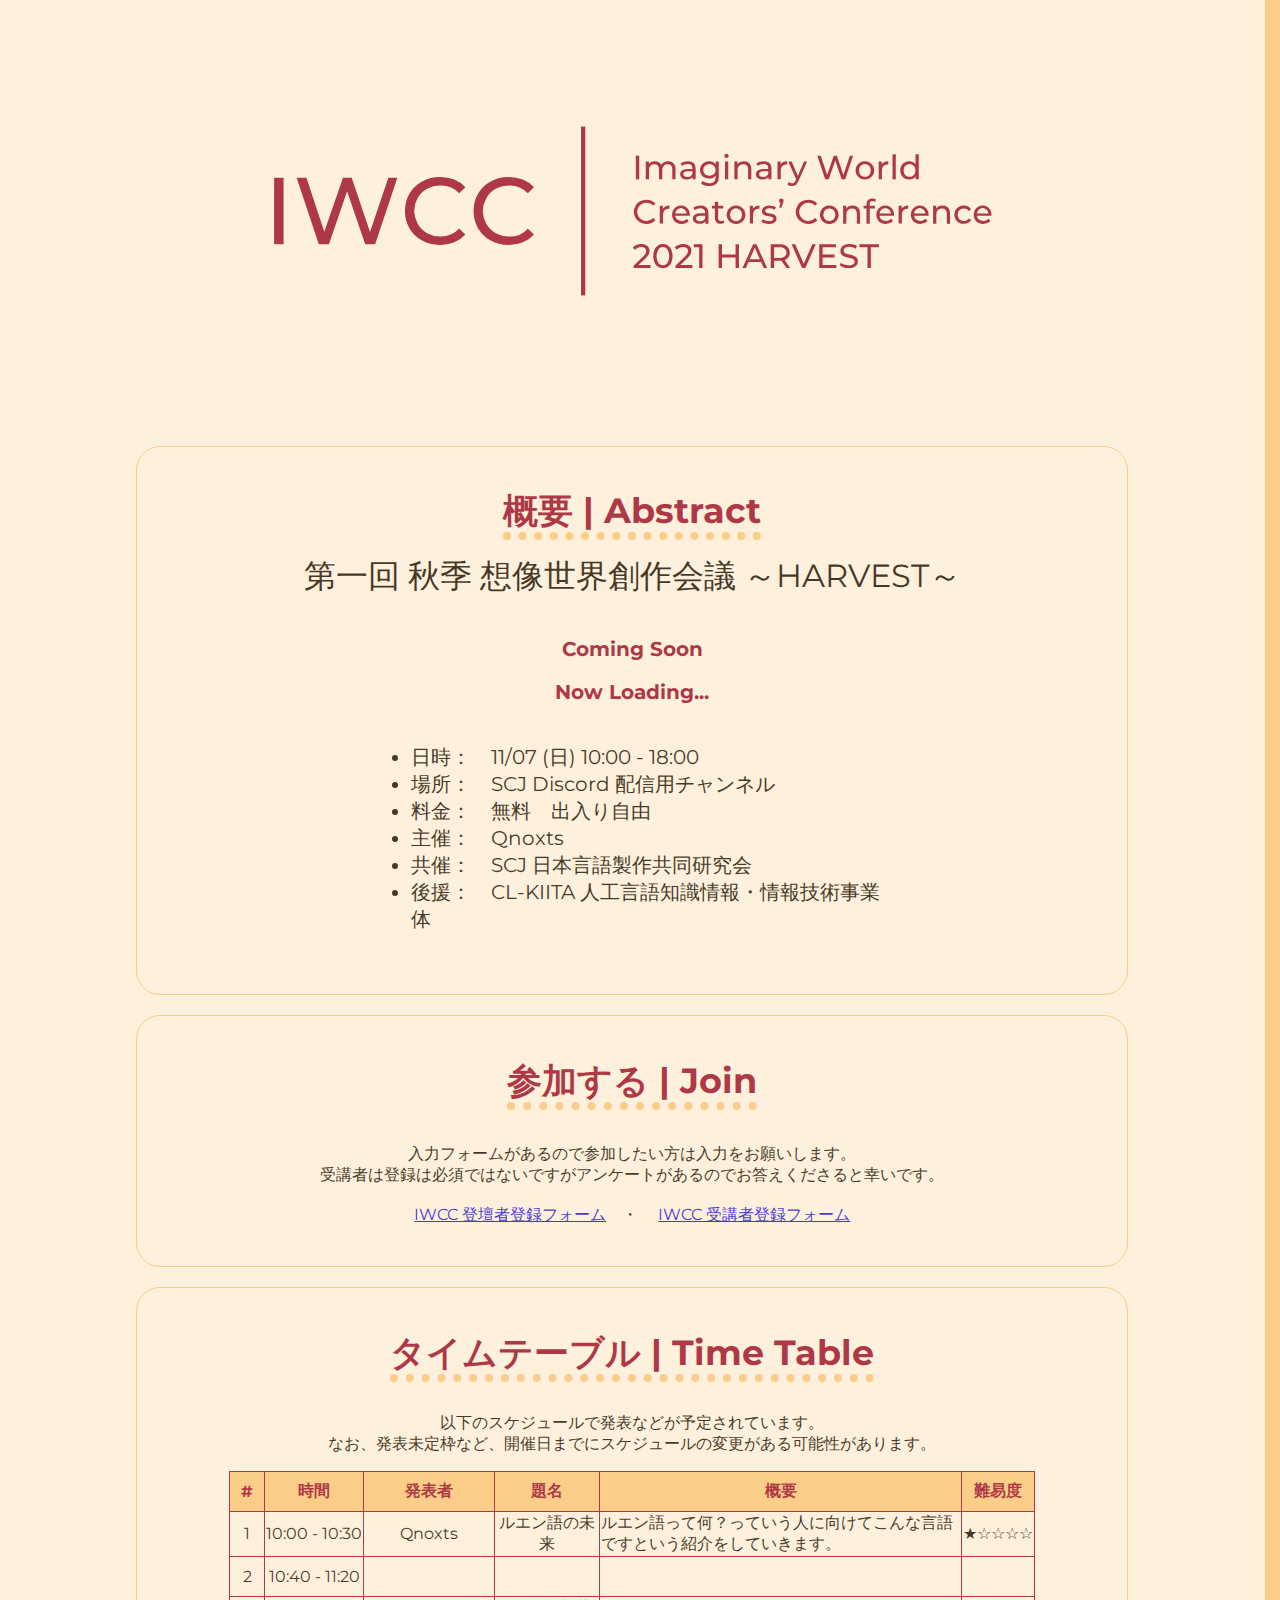
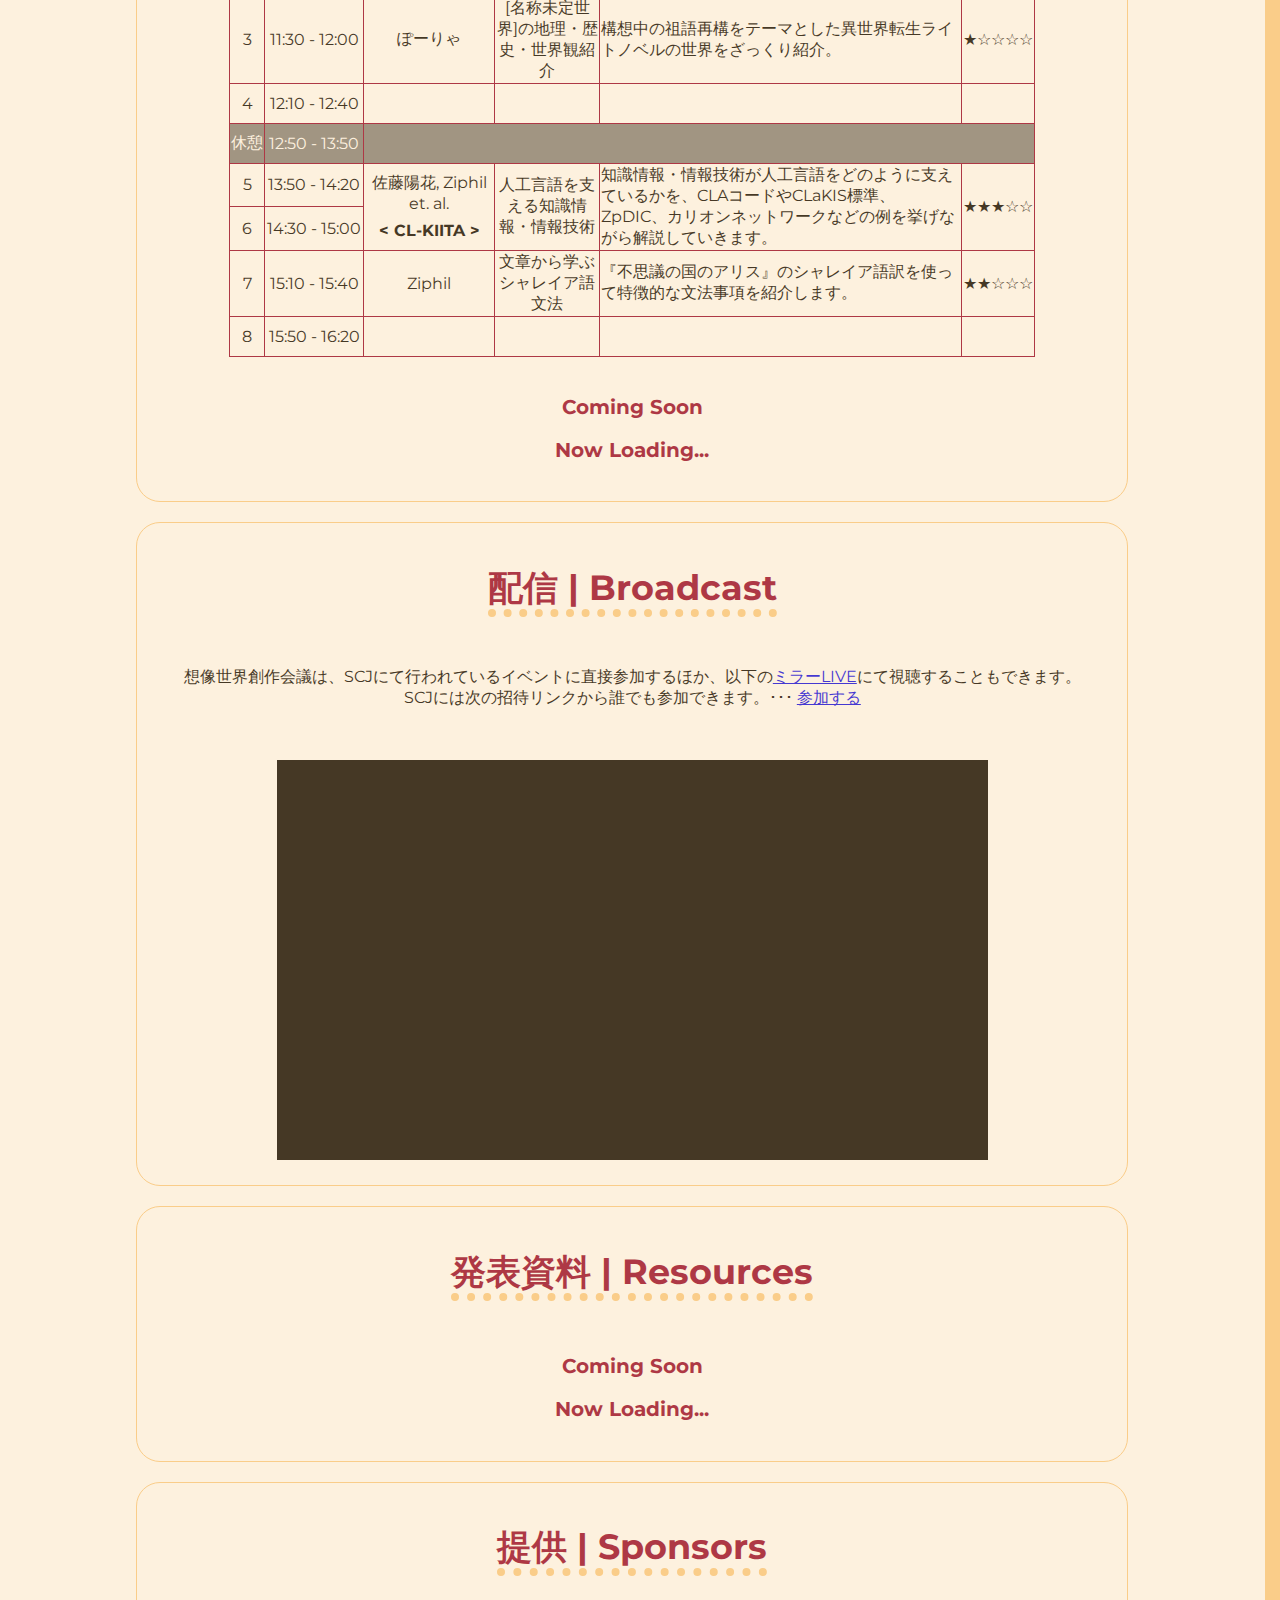
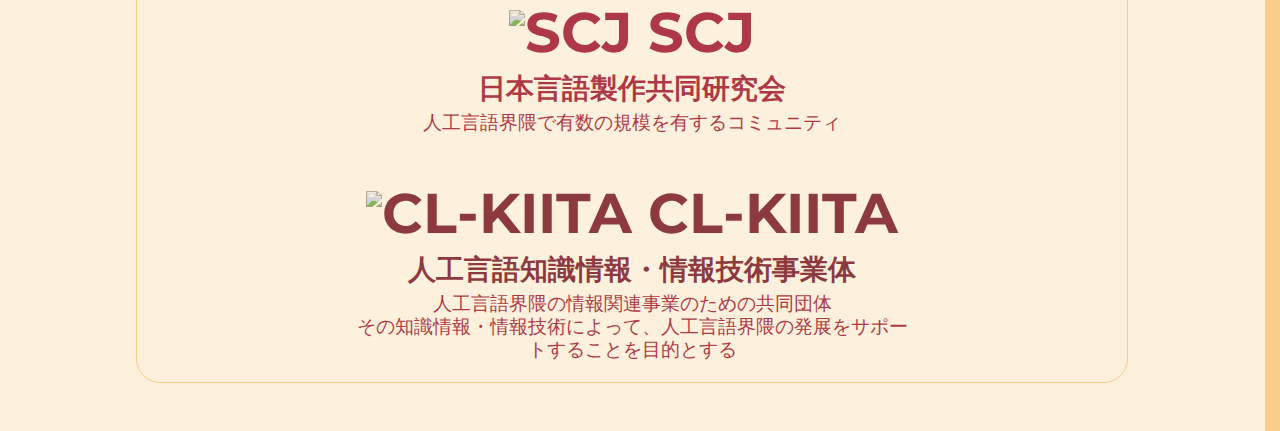
==== docs/2021AUT/index.html @ 27da279f "fix: ogp img fix" ====
<!DOCTYPE html>
<html>
  <head>
    <meta charset="utf-8" />
    <link rel="icon" href="./../assets/logo/iwcc2021aut_logo_fv.svg" type="image/svg+xml">
    <meta property="og:url" content="https://cl-kiita.github.io/IWCC/2021AUT/" />
    <meta property="og:type" content="website" />
    <meta property="og:title" content="第一回 秋季 想像世界創作会議 ～HARVEST～" />
    <meta property="og:description" content="第一回 秋季 想像世界創作会議 ～HARVEST～" />
    <meta property="og:site_name" content="IWCC: 想像世界創作会議" />
    <meta property="og:image" content="https://cl-kiita.github.io/IWCC/assets/logo/iwcc2021aut_logo.png" />
    <meta name="twitter:card" content="summary_large_image" />
    <meta name="twitter:site" content="@Qunoxts" />
    <meta name="viewport" content="width=device-width, initial-scale=1.0" />
    <title>HARVEST - IWCC2021AUT | IWCC: 想像世界創作会議</title>
    <link rel="stylesheet" type="text/css" href="../style/2021aut.css" />
  </head>
  <body>
    <div class="headerImg">
      <img src="./../assets/logo/iwcc2021aut_logo_h.svg" alt="IWCC2021AUT" />
    </div>
    <div class="contentContainer">
      <div class="blank"></div>
      <div class="content abstract">
        <span class="heading">概要 | Abstract</span
        ><br />
        <div class="title">第一回 秋季 想像世界創作会議 ～HARVEST～</div>
        <br /><br />
        <div class="nowLoading"><br /><br /></div>
        <div class="scheduleAbst">
          <ul>
            <li>日時：　11/07 (日) 10:00 - 18:00 </li>
            <li>場所：　SCJ Discord 配信用チャンネル</li>
            <li>料金：　無料　出入り自由</li>
            <li>主催：　Qnoxts</li>
            <li>共催：　SCJ 日本言語製作共同研究会</li>
            <li>後援：　CL-KIITA 人工言語知識情報・情報技術事業体</li>
          </ul>
        </div>
      </div>
      <div class="content join">
        <span class="heading">参加する | Join</span
          ><br /><br />
          入力フォームがあるので参加したい方は入力をお願いします。<br />
          受講者は登録は必須ではないですがアンケートがあるのでお答えくださると幸いです。<br /><br />
          <a href="https://forms.gle/srhRozHMfivZSDKn8">IWCC 登壇者登録フォーム</a>　・　
          <a href="https://forms.gle/Mie3XY39Ku9PAVUJ9">IWCC 受講者登録フォーム</a><br /><br />
      </div>
      <div class="content schedule">
        <span class="heading">タイムテーブル | Time Table</span><br />
        <p>
          以下のスケジュールで発表などが予定されています。<br />
          なお、発表未定枠など、開催日までにスケジュールの変更がある可能性があります。<br />
        </p>
        <div class="timetable">
        <table class="timetable" border="1">
          <thead>
            <tr>
              <th>#</th>
              <th>時間</th>
              <th>発表者</th>
              <th>題名</th>
              <th>概要</th>
              <th>難易度</th>
            </tr>
          </thead>
          <tbody>
            <tr>
              <td>1</td>
              <td>10:00 - 10:30</td>
              <td>Qnoxts</td>
              <td>ルエン語の未来</td>
              <td>
                ルエン語って何？っていう人に向けてこんな言語ですという紹介をしていきます。
              </td>
              <td>★☆☆☆☆</td>
            </tr>
            <tr>
              <td>2</td>
              <td>10:40 - 11:20</td>
              <td></td>
              <td></td>
              <td></td>
              <td></td>
            </tr>
            <tr>
              <td>3</td>
              <td>11:30 - 12:00</td>
              <td>ぽーりゃ</td>
              <td>[名称未定世界]の地理・歴史・世界観紹介</td>
              <td>
                構想中の祖語再構をテーマとした異世界転生ライトノベルの世界をざっくり紹介。
              </td>
              <td>★☆☆☆☆</td>
            </tr>
            <tr>
              <td>4</td>
              <td>12:10 - 12:40</td>
              <td></td>
              <td></td>
              <td></td>
              <td></td>
            </tr>
            <tr class="rest">
              <td>休憩</td>
              <td>12:50 - 13:50</td>
              <td colspan="4"></td>
            </tr>
            <tr>
              <td>5</td>
              <td>13:50 - 14:20</td>
              <td rowspan=2>佐藤陽花, Ziphil<br />
                        et. al.<br /><div class="orgn"> &lt; CL-KIITA &gt;<br /></div>
                      </td>
              <td rowspan=2>人工言語を支える知識情報・情報技術</td>
              <td rowspan=2>知識情報・情報技術が人工言語をどのように支えているかを、CLAコードやCLaKIS標準、ZpDIC、カリオンネットワークなどの例を挙げながら解説していきます。</td>
              <td rowspan=2>★★★☆☆</td>
            </tr>
            <tr>
              <td>6</td>
              <td>14:30 - 15:00</td>
              <!--<td></td>
              <td></td>
              <td></td>
              <td></td>-->
            </tr>
            <tr>
              <td>7</td>
              <td>15:10 - 15:40</td>
              <td>Ziphil</td>
              <td>文章から学ぶシャレイア語文法</td>
              <td>
                『不思議の国のアリス』のシャレイア語訳を使って特徴的な文法事項を紹介します。
              </td>
              <td>★★☆☆☆</td>
            </tr>
            <tr>
              <td>8</td>
              <td>15:50 - 16:20</td>
              <td></td>
              <td></td>
              <td></td>
              <td></td>
            </tr>
          </tbody>
        </table>
      </div>
        <br /><br />
        <span class="nowLoading"><br /><br /></span><br /><br />
      </div>
      <div class="content broadcast">
        <span class="heading">配信 | Broadcast</span><br /><br />
        <p>
          想像世界創作会議は、SCJにて行われているイベントに直接参加するほか、以下の<a
            href="https://www.youtube.com/watch?v=Hk2SwNqeCeE"
            >ミラーLIVE</a
          >にて視聴することもできます。<br />
          SCJには次の招待リンクから誰でも参加できます。･･･
          <a href="https://discord.gg/59X2P5EpF2">参加する</a>
        </p>
        <br />
        <div class="embedYouTube">
          <iframe
            src="https://www.youtube.com/embed/Hk2SwNqeCeE"
            title="YouTube video player"
            frameborder="0"
            allow="accelerometer; autoplay; clipboard-write; encrypted-media; gyroscope; picture-in-picture"
            allowfullscreen
          ></iframe>
        </div>
      </div>
      <div class="content resources">
        <span class="heading">発表資料 | Resources</span><br /><br /><br />
        <span class="nowLoading"><br /><br /></span><br /><br />
      </div>
      <div class="content sponsors">
        <span class="heading">提供 | Sponsors</span><br /><br />
        <div class="sponsor SCJ">
          <span class="name"
            ><a href="https://discord.gg/59X2P5EpF2"
              ><img
                src="https://scrapbox.io/files/61291d7be7332a001dd2f554.png"
                alt="SCJ"
              />
              SCJ<br /><span class="sub">日本言語製作共同研究会 </span></a
            ></span
          ><br />
          <div class="desc">人工言語界隈で有数の規模を有するコミュニティ</div>
        </div>
        <br /><br /><br />
        <div class="sponsor KIITA">
          <span class="name"
            ><a href="https://github.com/CL-KIITA"
              ><img
                src="https://avatars.githubusercontent.com/u/89307710?s=200&v=4"
                alt="CL-KIITA"
              />
              CL-KIITA<br /><span class="sub"
                >人工言語知識情報・情報技術事業体</span
              ></a
            ></span
          ><br />
          <div class="desc">
            人工言語界隈の情報関連事業のための共同団体<br />
            その知識情報・情報技術によって、人工言語界隈の発展をサポートすることを目的とする
          </div>
        </div>
      </div>
      <div class="blank ht"></div>
    </div>
  </body>
</html>
---- docs/style/2021aut.css ----
@import "./common.css";
body {
  background-color: var(--fallen-leaf);
  opacity: 1;
  width: var(--max-width);
  margin: 0;
  padding: 0;
  font-family: "Montserrat", sans-serif;
  z-index: 0;
}
.headerImg {
  width: var(--max-width);
  margin: 0;
  padding: 0;
  opacity: 0.72;
  background-color: white;
}
.headerImg img {
  width: var(--max-width);
  margin: 0;
  padding: 0;
}
.contentContainer {
  background-color: white;
  opacity: 0.72;
  width: var(--max-width);
  margin: 0;
  margin-top: 0;
  padding: 0;
  z-index: 1;
}
.contentContainer .blank {
  width: 75%;
  height: 0;
  margin: 0;
  margin-top: 0;
  padding: 0.001em;
}
.contentContainer .blank.ht {
  height: 3em;
}
.contentContainer .content {
  width: 75%;
  min-height: 4.5em;
  margin: auto;
  margin-top: 1.25em;
  padding: 1.3em;
  border: 0.1em solid var(--fallen-leaf);
  border-radius: 1.5em;
  z-index: 5;
}
.heading {
  font-size: 2.2em;
  font-weight: bold;
  color: var(--potato);
  padding: 0;
  line-height: 2.5em;
  padding-left: 0;
  border-bottom: 0.25em dotted var(--fallen-leaf);
}
.content:not(p) {
  text-align: center;
}
.nowLoading::before {
  content: "Coming Soon";
  font-size: 1.25em;
  font-weight: bold;
  color: var(--potato);
}
.nowLoading::after {
  content: "Now Loading...";
  font-size: 1.25em;
  font-weight: bold;
  color: var(--potato);
}
.abstract .title{
  font-size: 2em;
}
.abstract .scheduleAbst{
  text-align: left;
  font-size: 1.25em;
  width: 55%;
  margin: auto;
  padding: 1em;
}
.broadcast .embedYouTube {
  margin: auto;
  margin-top: 0.5em;
  width: 75%;
  aspect-ratio: 560 / 315;
  background-color: rgba(255,255,255,1);
  opacity: 1;
  z-index: 10;
}
.broadcast .embedYouTube iframe {
  margin: auto;
  margin-top: 0.5em;
  width: 100%;
  height: 100%;
  z-index: 15;
  background-color: black;
}
.schedule div.timetable {
  background-color: white;
  opacity: 1;
  z-index: 8;
}
.schedule table.timetable {
  width: 85%;
  margin: auto;
  border-collapse: collapse;
  border-color: var(--potato);
  background-color: none;
  opacity: 1;
  z-index: 10;
}
.schedule table.timetable tr {
  height: 2.5em;
  padding: 0.5em;
  padding-top: 0.2em;
  padding-bottom: 0.2em;
  background-color: none;
}
.schedule table.timetable tr.rest {
  background-color: gray;
  color: white;
}
.schedule table.timetable thead tr {
  background-color: var(--fallen-leaf);
  color: var(--potato);
}
.schedule table.timetable td:nth-child(1) {
  width: 2em;
}
.schedule table.timetable td:nth-child(2) {
  width: 6em;
}
.schedule table.timetable td:nth-child(3) {
  width: 8em;
}
.schedule table.timetable td:nth-child(4) {
  text-align: center;
}
.schedule table.timetable td:nth-child(5) {
  text-align: left;
}
.schedule table.timetable td:nth-child(6) {
  width: 3em;
}
.orgn{
  margin-top: 0.5em;
  font-weight: bold;
}
.sponsor {
  width: 35em;
  margin: auto;
}
.sponsor .name {
  font-size: 3.5em;
  font-weight: bold;
  line-height: 0.8em;
  color: var(--potato);
}
.sponsor.KIITA .name {
  color: #640125;
}
.sponsor .desc {
  font-size: 1.2em;
  line-height: 1.2em;
  color: var(--potato);
}
.sponsor a {
  color: var(--potato);
  text-decoration: none;
  border-bottom: none;
}
.sponsor.KIITA a {
  color: #640125;
}

.sponsor img {
  height: 1em;
  display: inline;
}
.sub {
  font-size: 0.5em;
}
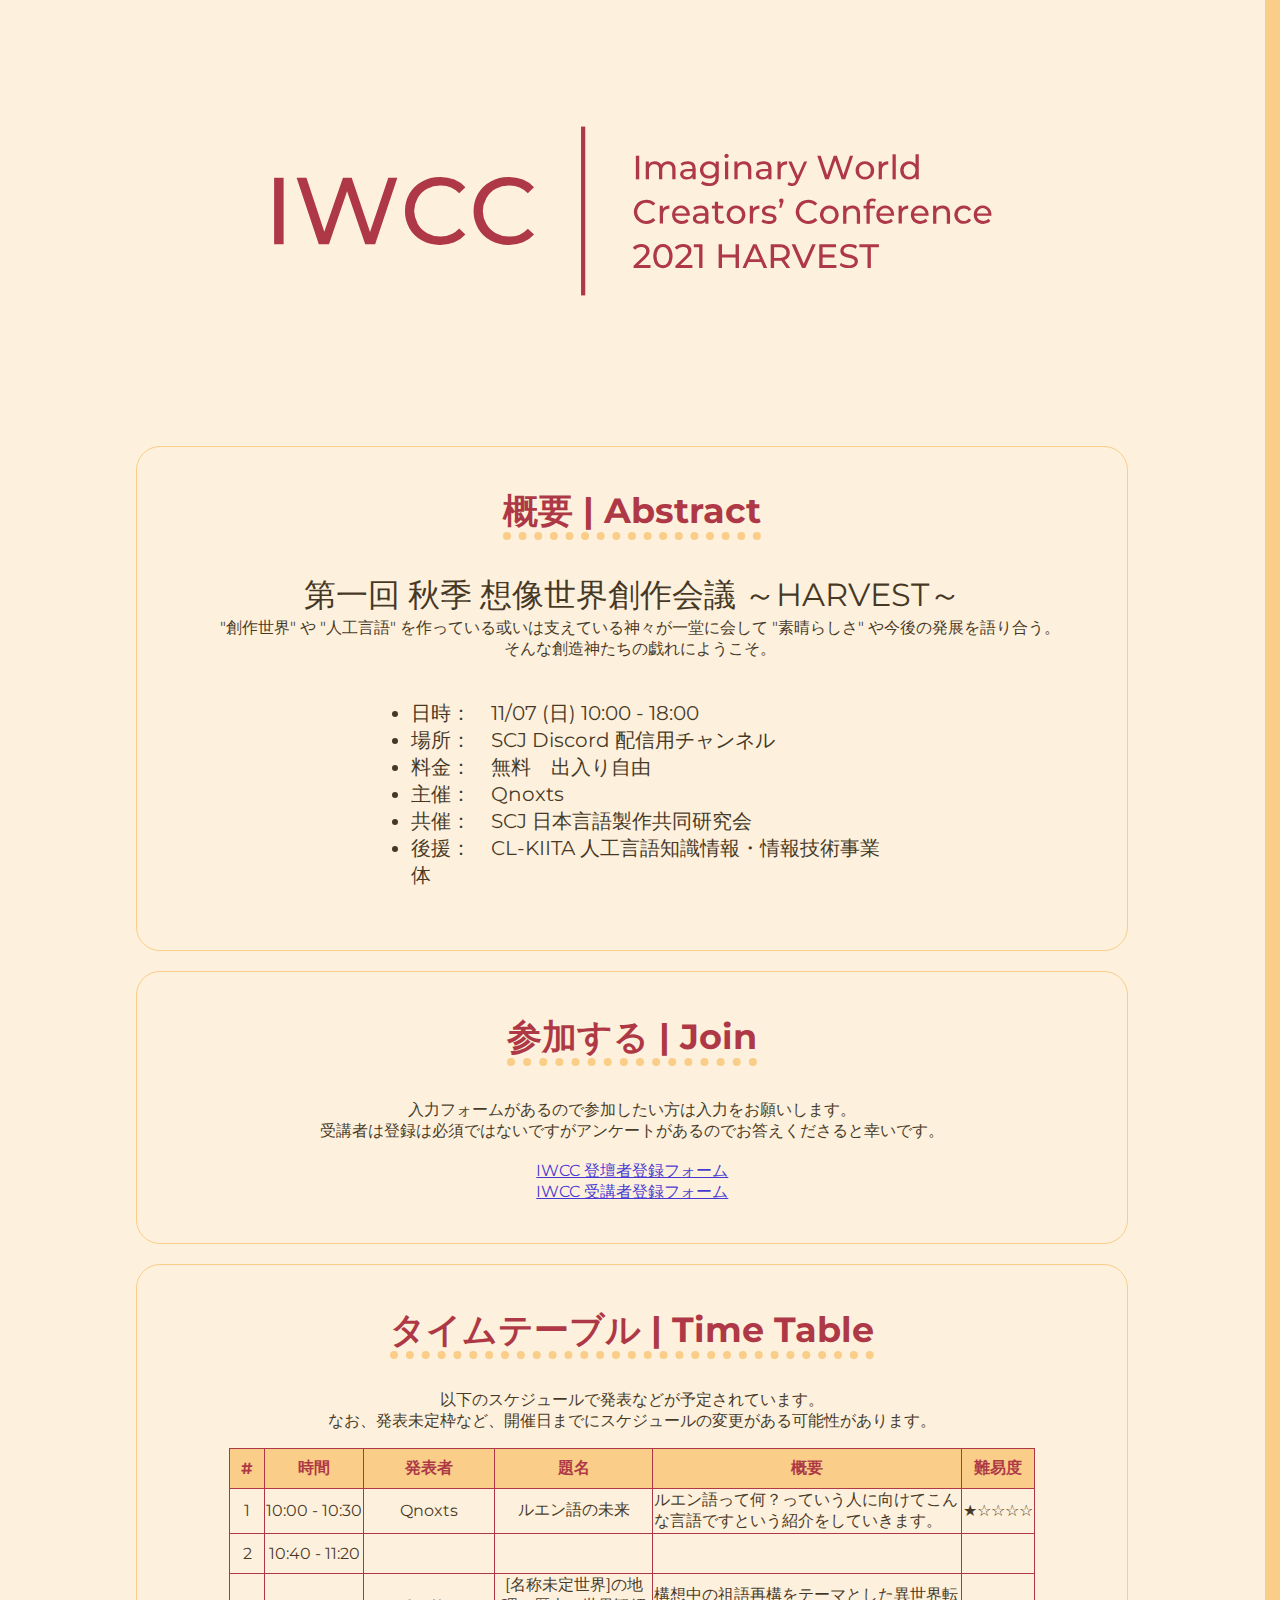
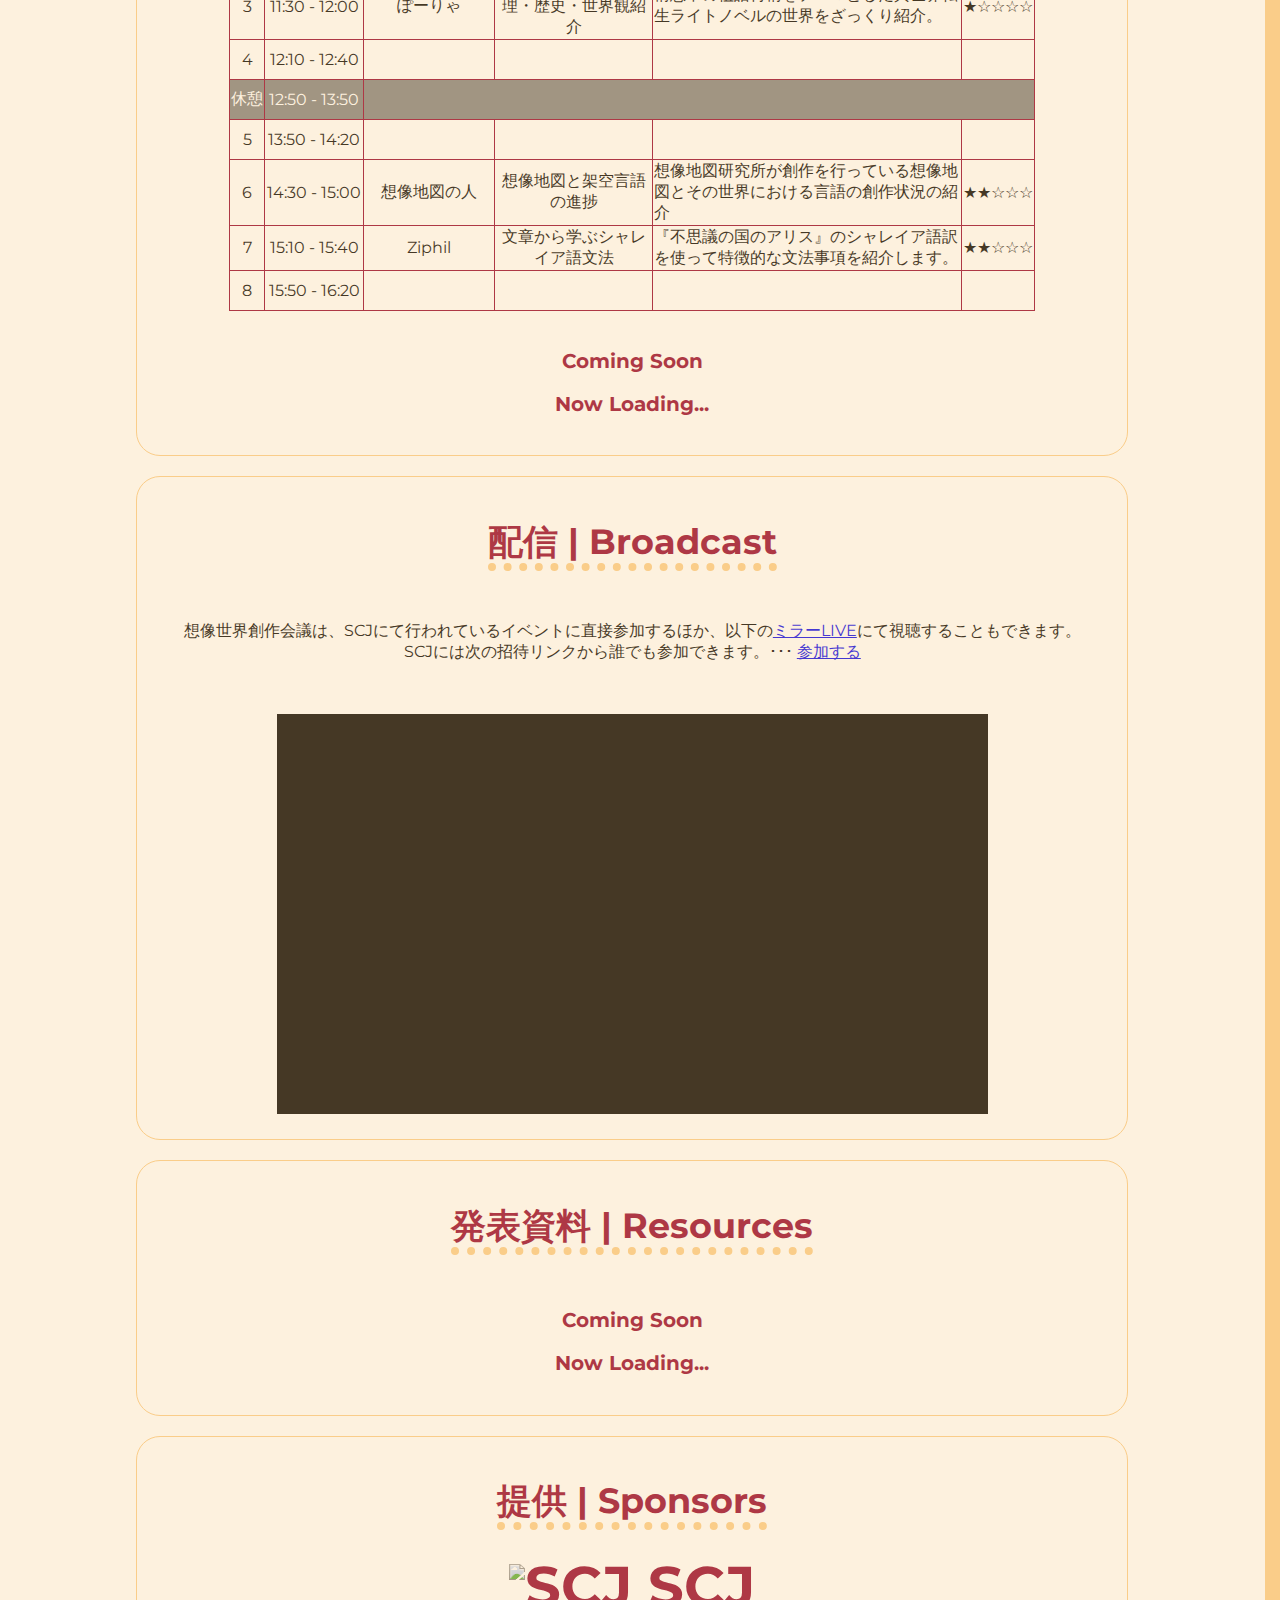
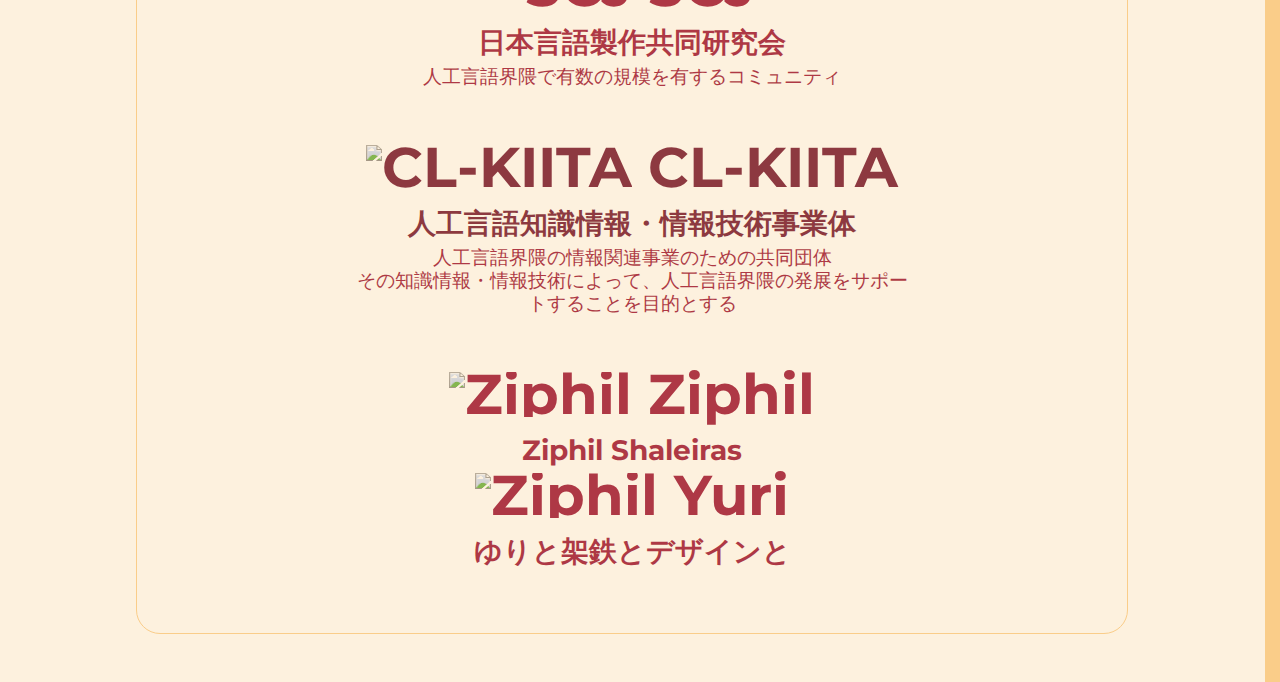
==== commit 62c49673: "fix: タイトルの入れ忘れ" ====
--- a/docs/2021AUT/index.html
+++ b/docs/2021AUT/index.html
@@ -6,7 +6,7 @@
     <meta property="og:url" content="https://cl-kiita.github.io/IWCC/2021AUT/" />
     <meta property="og:type" content="website" />
     <meta property="og:title" content="第一回 秋季 想像世界創作会議 ～HARVEST～" />
-    <meta property="og:description" content="第一回 秋季 想像世界創作会議 ～HARVEST～" />
+    <meta property="og:description" content="想像世界創作会議は世界や言語を作る人或いはそれらを支える人々が集まり、制作中の作品の今後の展望や紹介をしていくイベントです。" />
     <meta property="og:site_name" content="IWCC: 想像世界創作会議" />
     <meta property="og:image" content="https://cl-kiita.github.io/IWCC/assets/logo/iwcc2021aut_logo.png" />
     <meta name="twitter:card" content="summary_large_image" />
@@ -23,10 +23,12 @@
       <div class="blank"></div>
       <div class="content abstract">
         <span class="heading">概要 | Abstract</span
-        ><br />
+        ><br /><br />
         <div class="title">第一回 秋季 想像世界創作会議 ～HARVEST～</div>
-        <br /><br />
-        <div class="nowLoading"><br /><br /></div>
+        
+        <div class="desc mainArticle">
+        　"創作世界" や "人工言語" を作っている或いは支えている神々が一堂に会して "素晴らしさ" や今後の発展を語り合う。<br />
+        　そんな創造神たちの戯れにようこそ。</div>
         <div class="scheduleAbst">
           <ul>
             <li>日時：　11/07 (日) 10:00 - 18:00 </li>
@@ -43,8 +45,8 @@
           ><br /><br />
           入力フォームがあるので参加したい方は入力をお願いします。<br />
           受講者は登録は必須ではないですがアンケートがあるのでお答えくださると幸いです。<br /><br />
-          <a href="https://forms.gle/srhRozHMfivZSDKn8">IWCC 登壇者登録フォーム</a>　・　
-          <a href="https://forms.gle/Mie3XY39Ku9PAVUJ9">IWCC 受講者登録フォーム</a><br /><br />
+          <a href="https://forms.gle/srhRozHMfivZSDKn8" class="regisFormLink">IWCC 登壇者登録フォーム</a><span class="delim"><br /></span>
+          <a href="https://forms.gle/Mie3XY39Ku9PAVUJ9" class="regisFormLink">IWCC 受講者登録フォーム</a><br /><br />
       </div>
       <div class="content schedule">
         <span class="heading">タイムテーブル | Time Table</span><br />
@@ -75,7 +77,7 @@
               </td>
               <td>★☆☆☆☆</td>
             </tr>
-            <tr>
+            <tr class="yet">
               <td>2</td>
               <td>10:40 - 11:20</td>
               <td></td>
@@ -93,7 +95,7 @@
               </td>
               <td>★☆☆☆☆</td>
             </tr>
-            <tr>
+            <tr class="yet">
               <td>4</td>
               <td>12:10 - 12:40</td>
               <td></td>
@@ -106,7 +108,7 @@
               <td>12:50 - 13:50</td>
               <td colspan="4"></td>
             </tr>
-            <tr>
+            <!--<tr>
               <td>5</td>
               <td>13:50 - 14:20</td>
               <td rowspan=2>佐藤陽花, Ziphil<br />
@@ -115,14 +117,22 @@
               <td rowspan=2>人工言語を支える知識情報・情報技術</td>
               <td rowspan=2>知識情報・情報技術が人工言語をどのように支えているかを、CLAコードやCLaKIS標準、ZpDIC、カリオンネットワークなどの例を挙げながら解説していきます。</td>
               <td rowspan=2>★★★☆☆</td>
+            </tr>-->
+            <tr class="yet">
+              <td>5</td>
+              <td>13:50 - 14:20</td>
+              <td></td>
+              <td></td>
+              <td></td>
+              <td></td>
             </tr>
             <tr>
               <td>6</td>
               <td>14:30 - 15:00</td>
-              <!--<td></td>
-              <td></td>
-              <td></td>
-              <td></td>-->
+              <td>想像地図の人</td>
+              <td>想像地図と架空言語の進捗</td>
+              <td>想像地図研究所が創作を行っている想像地図とその世界における言語の創作状況の紹介</td>
+              <td>★★☆☆☆</td>
             </tr>
             <tr>
               <td>7</td>
@@ -132,9 +142,9 @@
               <td>
                 『不思議の国のアリス』のシャレイア語訳を使って特徴的な文法事項を紹介します。
               </td>
-              <td>★★☆☆☆</td>
-            </tr>
-            <tr>
+              <td><div class="item">★★☆☆☆</div></td>
+            </tr>
+            <tr class="yet">
               <td>8</td>
               <td>15:50 - 16:20</td>
               <td></td>
@@ -176,35 +186,68 @@
       <div class="content sponsors">
         <span class="heading">提供 | Sponsors</span><br /><br />
         <div class="sponsor SCJ">
-          <span class="name"
-            ><a href="https://discord.gg/59X2P5EpF2"
-              ><img
-                src="https://scrapbox.io/files/61291d7be7332a001dd2f554.png"
+          <span class="name">
+            <a href="https://discord.gg/59X2P5EpF2">
+              <img
+              src="https://static.miraheze.org/migdalwiki/7/7a/SCJ_Logo.png"
                 alt="SCJ"
               />
-              SCJ<br /><span class="sub">日本言語製作共同研究会 </span></a
-            ></span
-          ><br />
+              SCJ<br />
+              <span class="sub">日本言語製作共同研究会 </span>
+            </a>
+          </span><br />
           <div class="desc">人工言語界隈で有数の規模を有するコミュニティ</div>
         </div>
         <br /><br /><br />
         <div class="sponsor KIITA">
-          <span class="name"
-            ><a href="https://github.com/CL-KIITA"
-              ><img
+          <span class="name">
+            <a href="https://github.com/CL-KIITA">
+              <img
                 src="https://avatars.githubusercontent.com/u/89307710?s=200&v=4"
                 alt="CL-KIITA"
               />
-              CL-KIITA<br /><span class="sub"
-                >人工言語知識情報・情報技術事業体</span
-              ></a
-            ></span
-          ><br />
+              CL-KIITA<br />
+              <span class="sub">
+                人工言語知識情報・情報技術事業体
+              </span>
+            </a>
+          </span><br />
           <div class="desc">
             人工言語界隈の情報関連事業のための共同団体<br />
             その知識情報・情報技術によって、人工言語界隈の発展をサポートすることを目的とする
           </div>
         </div>
+        <br /><br /><br />
+        <div class="sponsor flowBlock">
+          <div class="sponsor Ziphil flowItem">
+            <span class="name">
+              <a href="https://ziphil.com">
+                <img
+                  src="https://yt3.ggpht.com/ytc/AKedOLQAdgOL89wHu9LTKKFaY_DdkmYdUv8QWXjfAdDX=s176-c-k-c0x00ffffff-no-rj"
+                  alt="Ziphil"
+                />
+                Ziphil<br />
+                <span class="sub">
+                  Ziphil Shaleiras
+                </span>
+              </a>
+            </span><br />
+          </div>
+          <div class="sponsor Yuri flowItem">
+            <span class="name">
+              <a href="https://twitter.com/udl_design">
+                <img
+                  src="https://pbs.twimg.com/profile_images/1382690257888542722/zU8cw5wY_400x400.jpg"
+                  alt="Ziphil"
+                />
+                Yuri<br />
+                <span class="sub">
+                  ゆりと架鉄とデザインと
+                </span>
+              </a>
+            </span><br />
+          </div>
+        </div><br /><br />
       </div>
       <div class="blank ht"></div>
     </div>
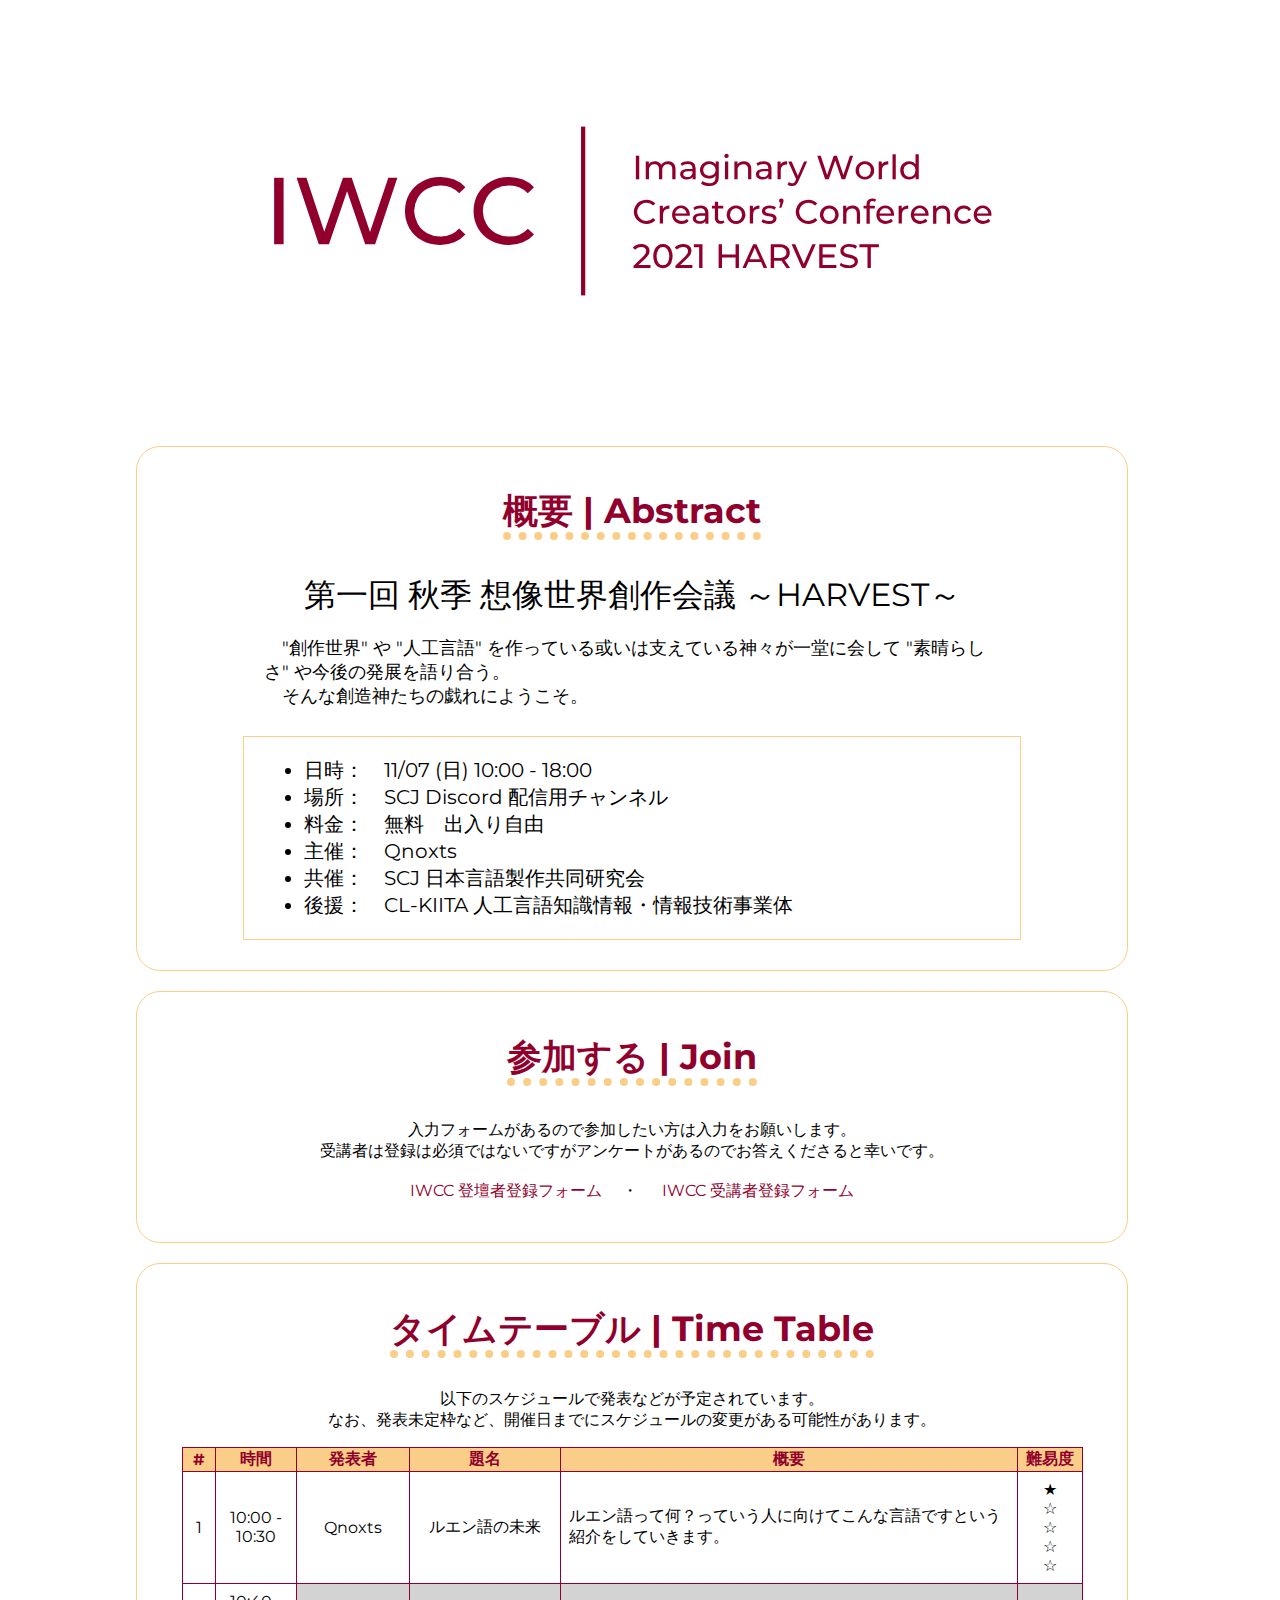
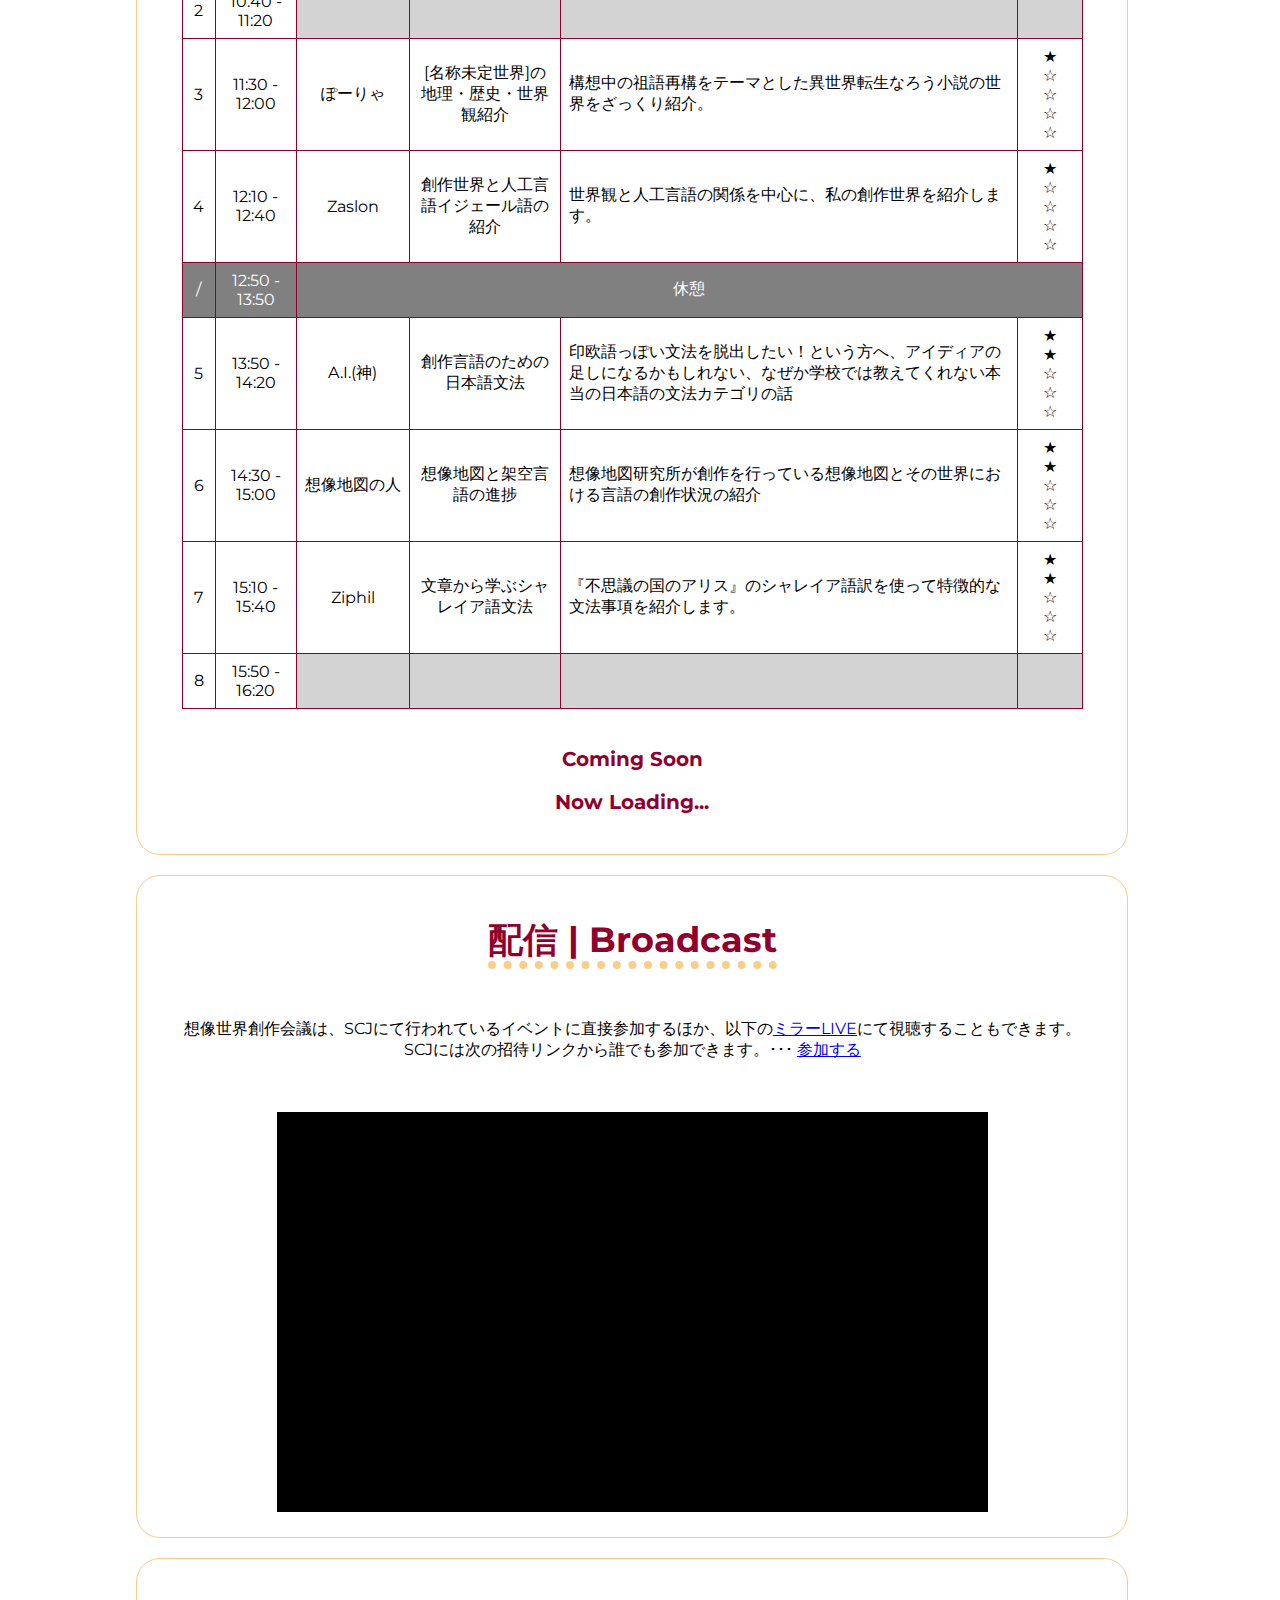
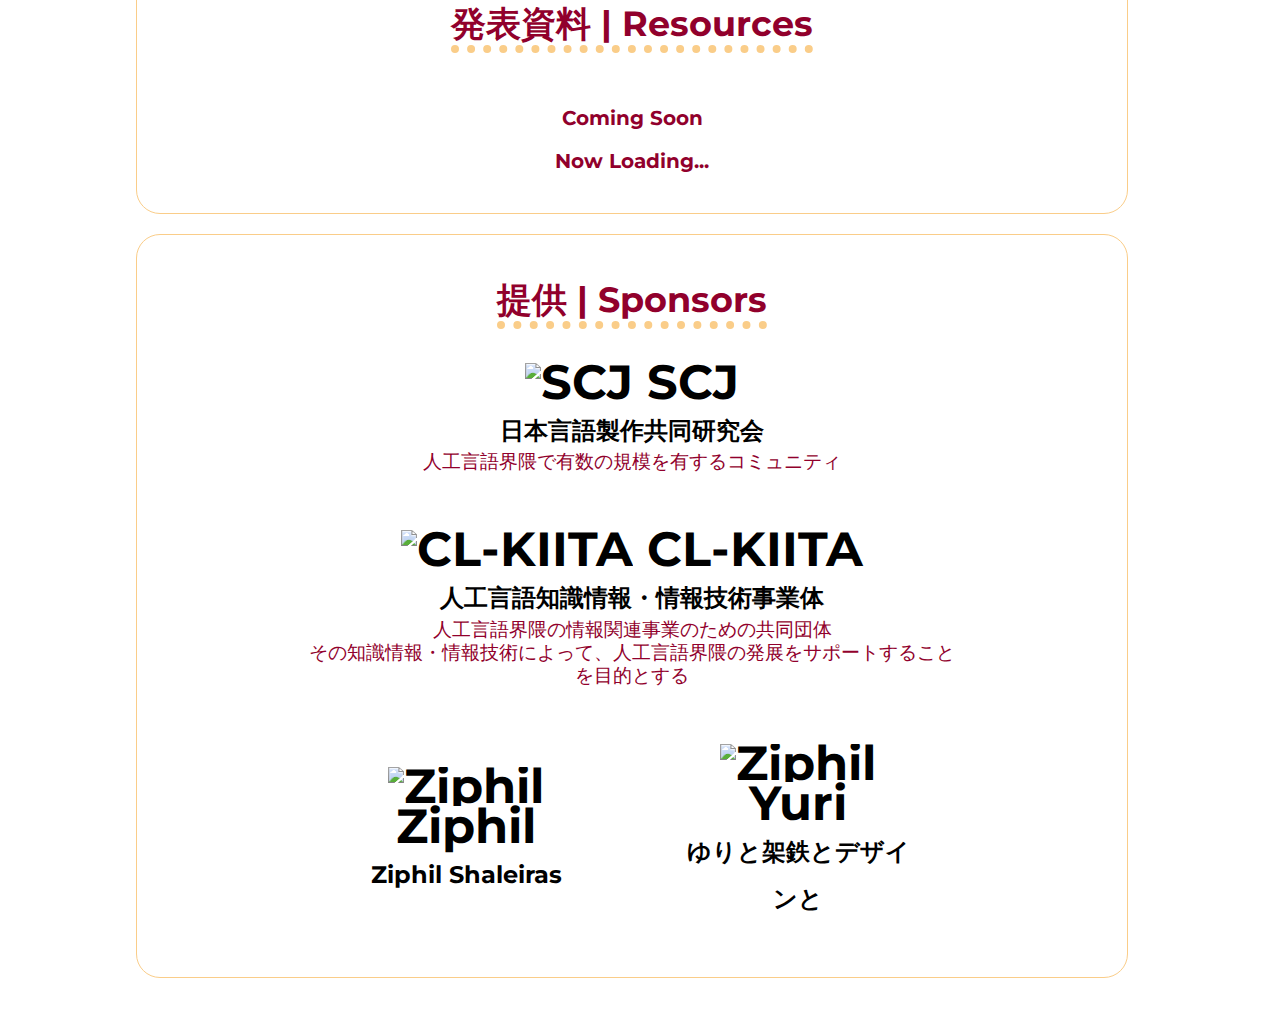
==== commit 6bb037ec: "fix: yetクラスの外し忘れを外し, 若干のスタイル修正" ====
--- a/docs/2021AUT/index.html
+++ b/docs/2021AUT/index.html
@@ -91,22 +91,22 @@
               <td>ぽーりゃ</td>
               <td>[名称未定世界]の地理・歴史・世界観紹介</td>
               <td>
-                構想中の祖語再構をテーマとした異世界転生ライトノベルの世界をざっくり紹介。
+                構想中の祖語再構をテーマとした異世界転生なろう小説の世界をざっくり紹介。
               </td>
               <td>★☆☆☆☆</td>
             </tr>
-            <tr class="yet">
+            <tr>
               <td>4</td>
               <td>12:10 - 12:40</td>
-              <td></td>
-              <td></td>
-              <td></td>
-              <td></td>
+              <td>Zaslon</td>
+              <td>創作世界と人工言語イジェール語の紹介</td>
+              <td>世界観と人工言語の関係を中心に、私の創作世界を紹介します。</td>
+              <td>★☆☆☆☆</td>
             </tr>
             <tr class="rest">
-              <td>休憩</td>
+              <td>/</td>
               <td>12:50 - 13:50</td>
-              <td colspan="4"></td>
+              <td colspan="4">休憩</td>
             </tr>
             <!--<tr>
               <td>5</td>
@@ -118,13 +118,13 @@
               <td rowspan=2>知識情報・情報技術が人工言語をどのように支えているかを、CLAコードやCLaKIS標準、ZpDIC、カリオンネットワークなどの例を挙げながら解説していきます。</td>
               <td rowspan=2>★★★☆☆</td>
             </tr>-->
-            <tr class="yet">
+            <tr>
               <td>5</td>
               <td>13:50 - 14:20</td>
-              <td></td>
-              <td></td>
-              <td></td>
-              <td></td>
+              <td>A.I.(神)</td>
+              <td>創作言語のための日本語文法</td>
+              <td>印欧語っぽい文法を脱出したい！という方へ、アイディアの足しになるかもしれない、なぜか学校では教えてくれない本当の日本語の文法カテゴリの話</td>
+              <td>★★☆☆☆</td>
             </tr>
             <tr>
               <td>6</td>
--- a/docs/style/2021aut.css
+++ b/docs/style/2021aut.css
@@ -1,19 +1,18 @@
 @import "./common.css";
 body {
-  background-color: var(--fallen-leaf);
+  background-color: var(--milk-fallen-leaf);
   opacity: 1;
   width: var(--max-width);
   margin: 0;
   padding: 0;
   font-family: "Montserrat", sans-serif;
   z-index: 0;
+  position: relative;
 }
 .headerImg {
   width: var(--max-width);
   margin: 0;
   padding: 0;
-  opacity: 0.72;
-  background-color: white;
 }
 .headerImg img {
   width: var(--max-width);
@@ -21,13 +20,10 @@
   padding: 0;
 }
 .contentContainer {
-  background-color: white;
-  opacity: 0.72;
   width: var(--max-width);
   margin: 0;
   margin-top: 0;
   padding: 0;
-  z-index: 1;
 }
 .contentContainer .blank {
   width: 75%;
@@ -58,6 +54,15 @@
   padding-left: 0;
   border-bottom: 0.25em dotted var(--fallen-leaf);
 }
+.subHeading {
+  font-size: 1.9em;
+  font-weight: bold;
+  color: var(--potato);
+  padding: 0;
+  line-height: 2.5em;
+  padding-left: 0;
+  border-bottom: 0.25em dotted var(--fallen-leaf);
+}
 .content:not(p) {
   text-align: center;
 }
@@ -73,24 +78,65 @@
   font-weight: bold;
   color: var(--potato);
 }
+.mainArticle{
+  --number: 55;
+  --guess01: calc((var(--number) + ( var(--number) / var(--number))) / 2);
+  --guess02: calc((var(--guess01) + ( var(--number) / var(--guess01))) / 2);
+  --guess03: calc((var(--guess02) + ( var(--number) / var(--guess02))) / 2);
+  --guess04: calc((var(--guess03) + ( var(--number) / var(--guess03))) / 2);
+  --guess05: calc((var(--guess04) + ( var(--number) / var(--guess04))) / 2);
+  --guess06: calc((var(--guess05) + ( var(--number) / var(--guess05))) / 2);
+  --guess07: calc((var(--guess06) + ( var(--number) / var(--guess06))) / 2);
+  --guess08: calc((var(--guess07) + ( var(--number) / var(--guess07))) / 2);
+  --guess09: calc((var(--guess08) + ( var(--number) / var(--guess08))) / 2);
+  --guess10: calc((var(--guess09) + ( var(--number) / var(--guess09))) / 2);
+  text-align: left;
+  font-size: 1.1em;
+  width: calc(85% - var(--guess10) * 1%);
+  margin: auto;
+  margin-top: 0em;
+  margin-bottom: 0.5em;
+  padding: 1em;
+  /*border: 1px solid var(--fallen-leaf);*/
+}
+
 .abstract .title{
   font-size: 2em;
 }
 .abstract .scheduleAbst{
+  --number: 55;
+  --guess01: calc((var(--number) + ( var(--number) / var(--number))) / 2);
+  --guess02: calc((var(--guess01) + ( var(--number) / var(--guess01))) / 2);
+  --guess03: calc((var(--guess02) + ( var(--number) / var(--guess02))) / 2);
+  --guess04: calc((var(--guess03) + ( var(--number) / var(--guess03))) / 2);
+  --guess05: calc((var(--guess04) + ( var(--number) / var(--guess04))) / 2);
+  --guess06: calc((var(--guess05) + ( var(--number) / var(--guess05))) / 2);
+  --guess07: calc((var(--guess06) + ( var(--number) / var(--guess06))) / 2);
+  --guess08: calc((var(--guess07) + ( var(--number) / var(--guess07))) / 2);
+  --guess09: calc((var(--guess08) + ( var(--number) / var(--guess08))) / 2);
+  --guess10: calc((var(--guess09) + ( var(--number) / var(--guess09))) / 2);
   text-align: left;
   font-size: 1.25em;
-  width: 55%;
-  margin: auto;
+  width: calc(85% - var(--guess10) * 1%);
+  margin: auto;
+  margin-top: 0.5em;
+  margin-bottom: 0.5em;
   padding: 1em;
+  border: 1px solid var(--fallen-leaf);
+}
+.abstract .scheduleAbst ul{
+  margin: 0;
+  /*border: 1px solid var(--fallen-leaf);*/
 }
 .broadcast .embedYouTube {
   margin: auto;
   margin-top: 0.5em;
   width: 75%;
   aspect-ratio: 560 / 315;
-  background-color: rgba(255,255,255,1);
   opacity: 1;
   z-index: 10;
+  position: relative;
+  transform: rotate(360deg);
 }
 .broadcast .embedYouTube iframe {
   margin: auto;
@@ -101,25 +147,21 @@
   background-color: black;
 }
 .schedule div.timetable {
-  background-color: white;
-  opacity: 1;
   z-index: 8;
+  width: 100%;
 }
 .schedule table.timetable {
-  width: 85%;
+  width: 95%;
   margin: auto;
   border-collapse: collapse;
   border-color: var(--potato);
-  background-color: none;
   opacity: 1;
   z-index: 10;
 }
 .schedule table.timetable tr {
-  height: 2.5em;
-  padding: 0.5em;
-  padding-top: 0.2em;
-  padding-bottom: 0.2em;
-  background-color: none;
+  height: 3.2em;
+  background-color: var(--milk-fallen-leaf-light);
+  color: var(--potato-light);
 }
 .schedule table.timetable tr.rest {
   background-color: gray;
@@ -127,42 +169,79 @@
 }
 .schedule table.timetable thead tr {
   background-color: var(--fallen-leaf);
+  height: 1.5em;
   color: var(--potato);
 }
 .schedule table.timetable td:nth-child(1) {
-  width: 2em;
+  width: 1em;
 }
 .schedule table.timetable td:nth-child(2) {
+  width: 4em;
+}
+.schedule table.timetable td:nth-child(3) {
   width: 6em;
-}
-.schedule table.timetable td:nth-child(3) {
-  width: 8em;
+  overflow-x: hidden;
+  overflow-y: auto;
 }
 .schedule table.timetable td:nth-child(4) {
   text-align: center;
+  overflow-x: hidden;
+  overflow-y: auto;
 }
 .schedule table.timetable td:nth-child(5) {
   text-align: left;
+  overflow-x: hidden;
+  overflow-y: auto;
 }
 .schedule table.timetable td:nth-child(6) {
   width: 3em;
 }
+.schedule table.timetable tbody td:nth-child(6){
+  writing-mode: vertical-lr;
+}
+.schedule table.timetable tr.yet td:nth-child(3),
+.schedule table.timetable tr.yet td:nth-child(4),
+.schedule table.timetable tr.yet td:nth-child(5),
+.schedule table.timetable tr.yet td:nth-child(6) {
+  background-color: lightgray;
+  color: darkgray;
+  content: "未定枠";
+}
+.schedule table.timetable td{
+  padding: 0.5em;
+}
 .orgn{
   margin-top: 0.5em;
   font-weight: bold;
 }
 .sponsor {
-  width: 35em;
+  width: 70%;
   margin: auto;
 }
 .sponsor .name {
-  font-size: 3.5em;
+  font-size: 300%;
   font-weight: bold;
   line-height: 0.8em;
   color: var(--potato);
 }
+.sponsor.flowBlock{
+  display: flex;
+  flex-wrap: wrap;
+}
+.sponsor.flowItem{
+  width: 36%;
+}
+.sponsor.SCJ .name {
+  color: var(--scj-red);
+}
 .sponsor.KIITA .name {
-  color: #640125;
+  color: var(--kiita-grape);
+}
+.sponsor.Ziphil .name {
+  color: var(--ziphil-black);
+}
+.sponsor.Yuri .name {
+  color: var(--yuri-skyblue);
 }
 .sponsor .desc {
   font-size: 1.2em;
@@ -174,8 +253,17 @@
   text-decoration: none;
   border-bottom: none;
 }
+.sponsor.SCJ a {
+  color: var(--scj-red);
+}
 .sponsor.KIITA a {
-  color: #640125;
+  color: var(--kiita-grape);
+}
+.sponsor.Ziphil a{
+  color: var(--ziphil-black);
+}
+.sponsor.Yuri a{
+  color: var(--yuri-skyblue);
 }
 
 .sponsor img {
@@ -185,3 +273,27 @@
 .sub {
   font-size: 0.5em;
 }
+a.regisFormLink{
+  color: var(--potato);
+  text-decoration: none;
+}
+@media screen and (max-width: 599px){
+  a.regisFormLink{
+    color: var(--potato);
+    line-height: 2.2em;
+  }
+  a.regisFormLink::before {
+    content: "・　";
+  }
+  a.regisFormLink:not(:first-child){
+    margin-top: 0.5em;
+  }
+}
+@media screen and (min-width: 660px) {
+  .delim > * {
+    display: none;
+  }
+  .delim::before{
+    content: "　 ・ 　";
+  }
+}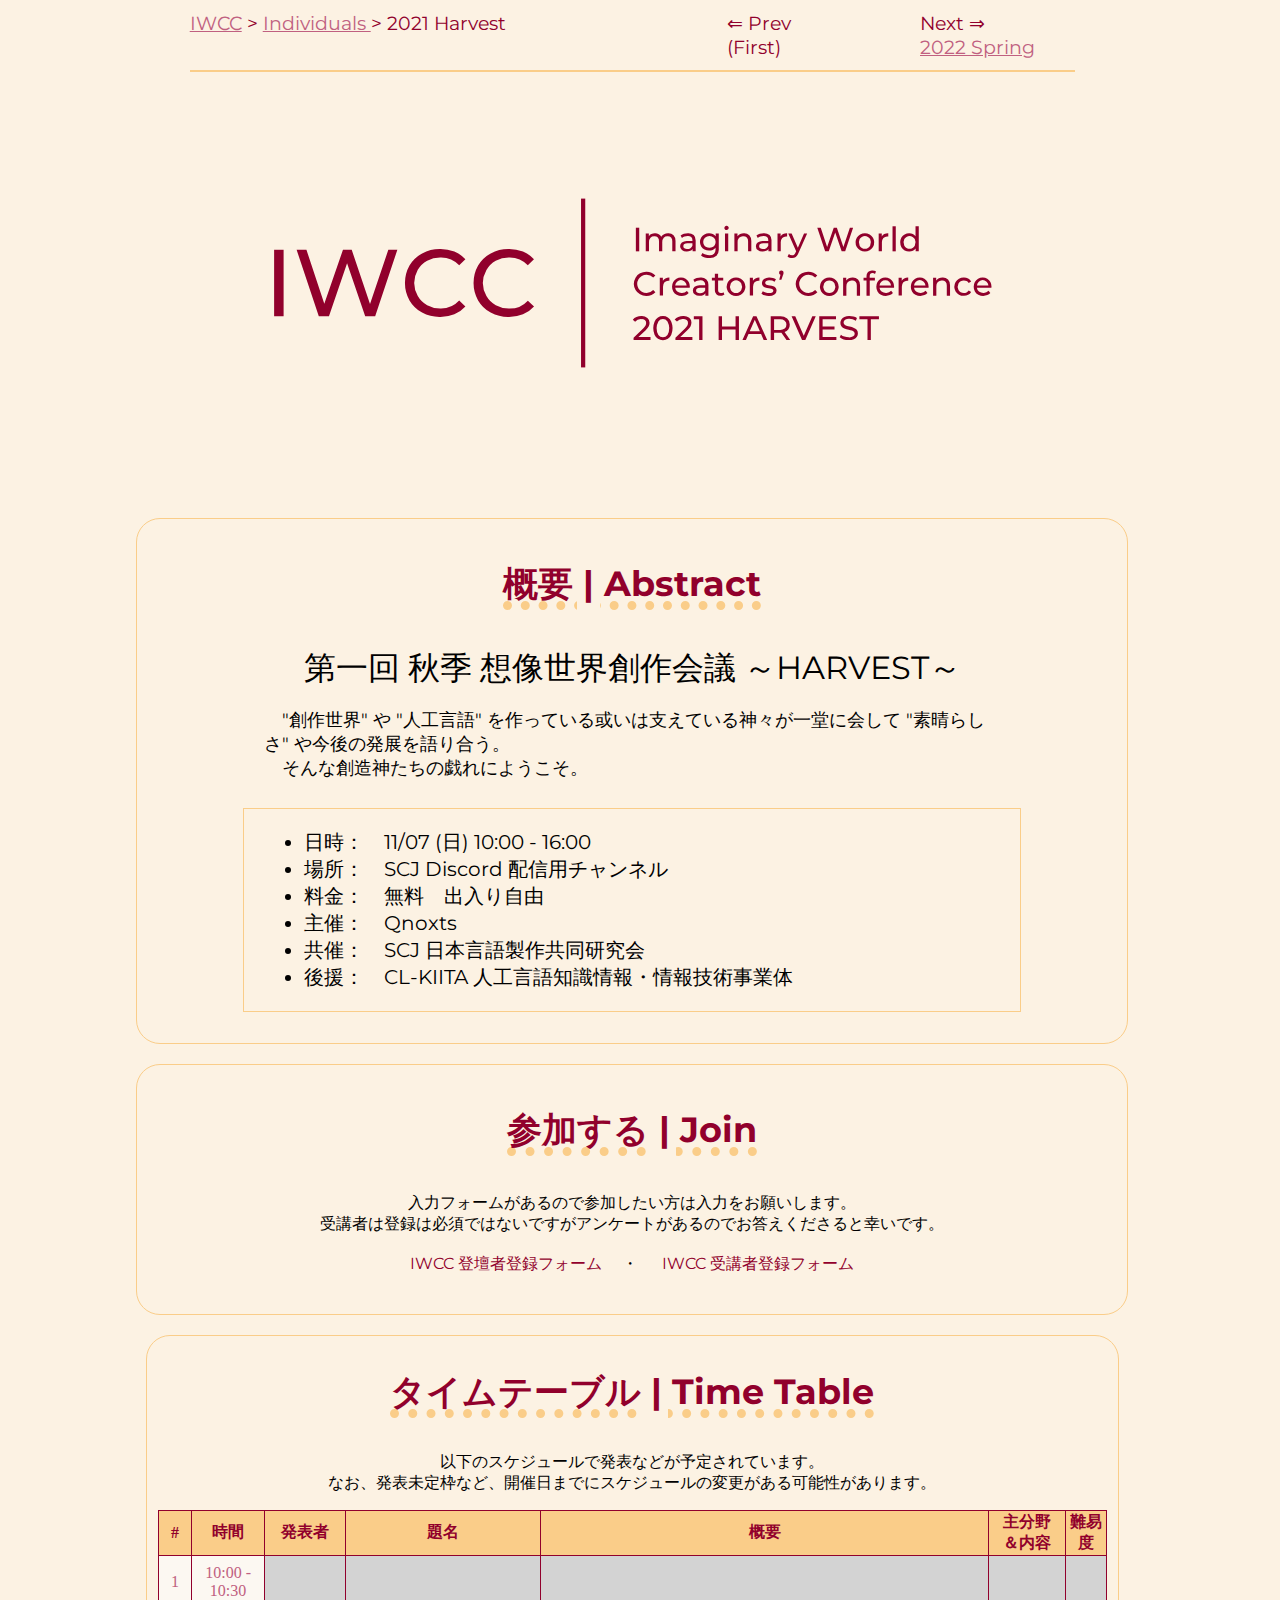
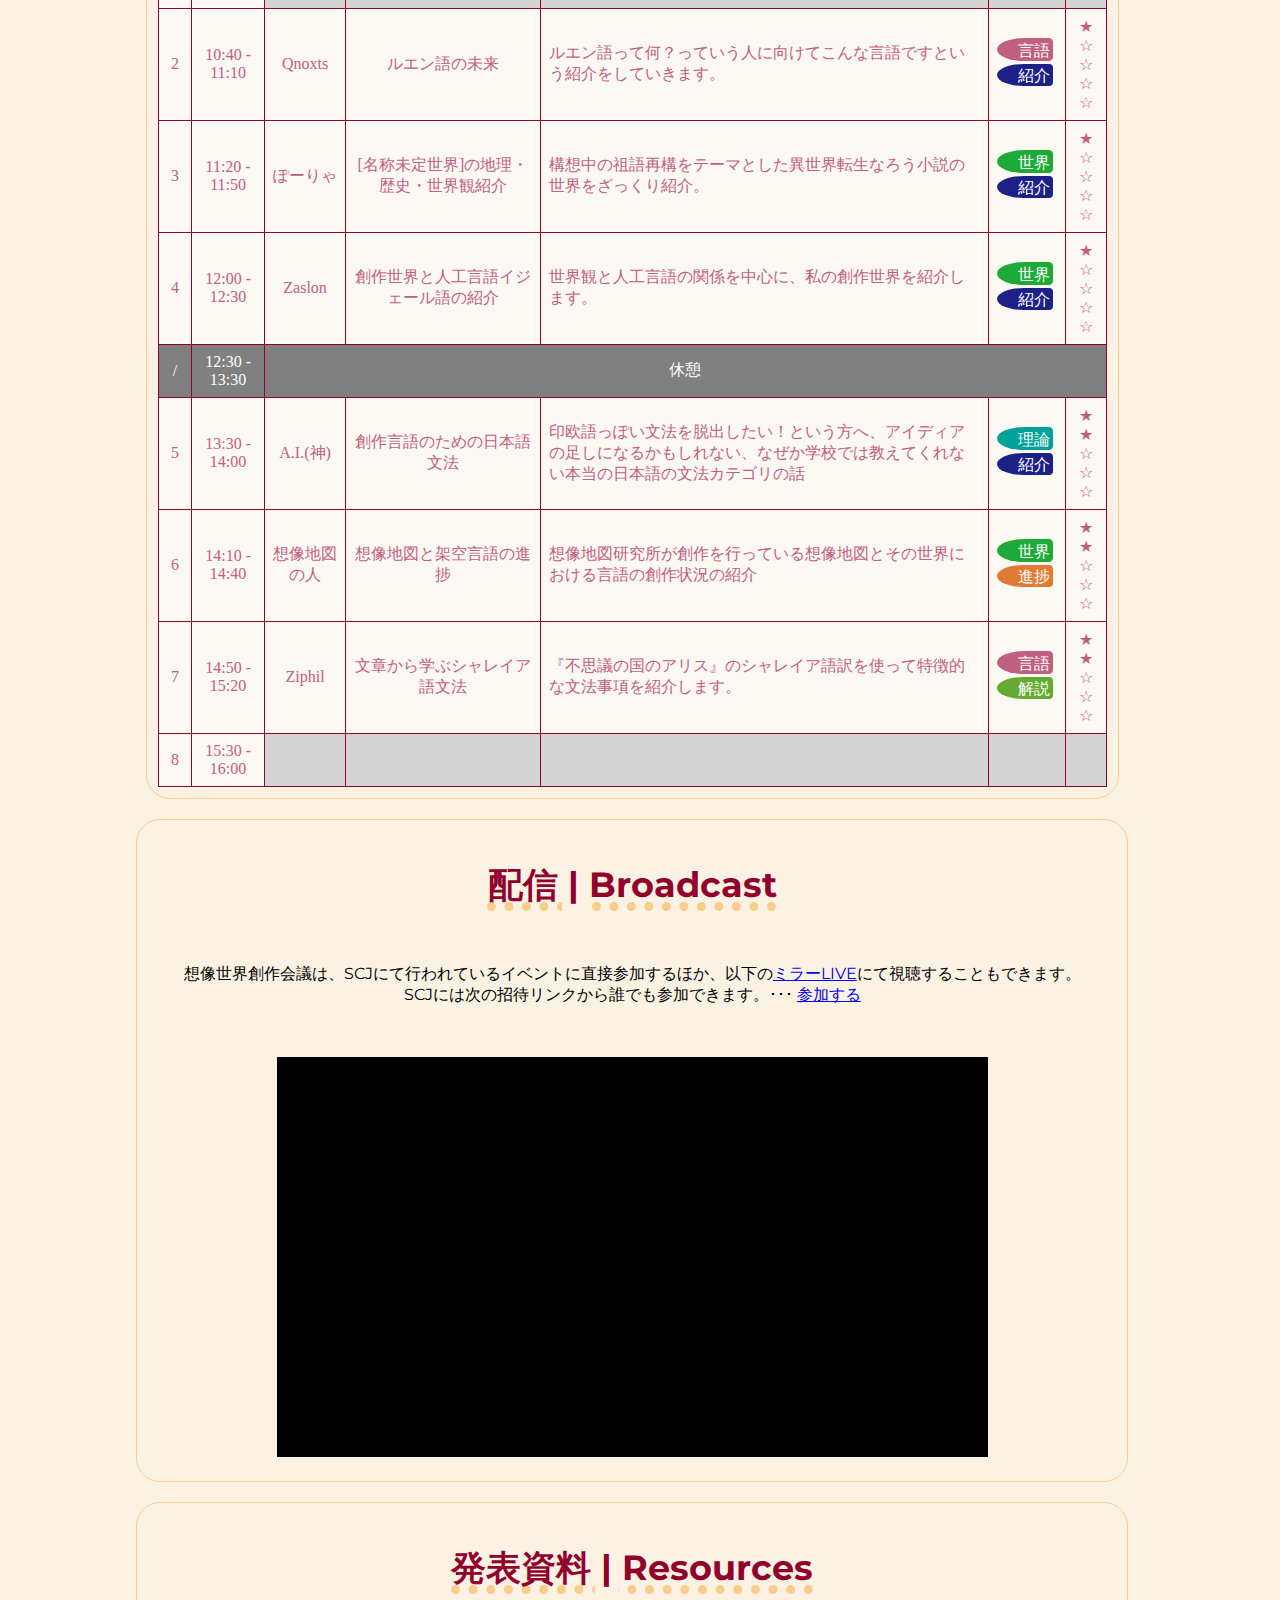
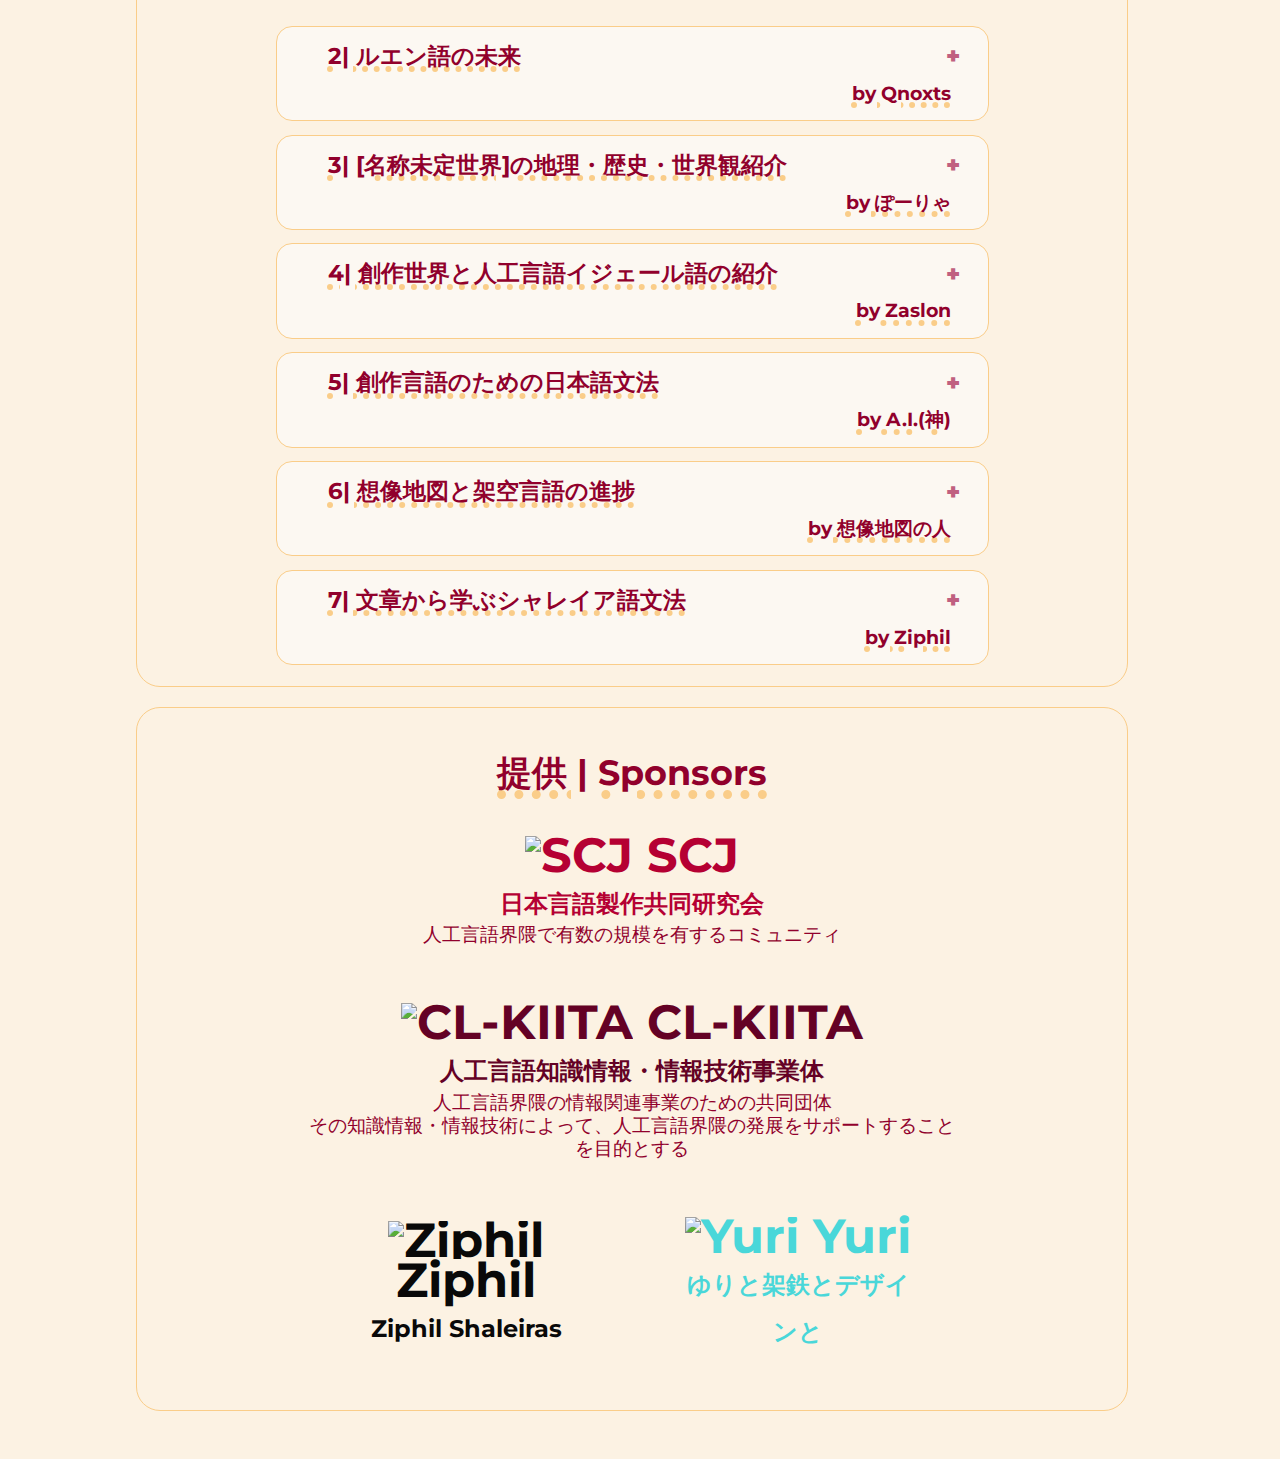
==== commit 626c6cf9: "add: 2022SPRの作成と、それに先立つ2021AUTの調整" ====
--- a/docs/2021AUT/index.html
+++ b/docs/2021AUT/index.html
@@ -2,36 +2,67 @@
 <html>
   <head>
     <meta charset="utf-8" />
-    <link rel="icon" href="./../assets/logo/iwcc2021aut_logo_fv.svg" type="image/svg+xml">
-    <meta property="og:url" content="https://cl-kiita.github.io/IWCC/2021AUT/" />
+    <link
+      rel="icon"
+      href="./../assets/logo/iwcc_logo_fv.svg"
+      type="image/svg+xml"
+    />
+    <meta
+      property="og:url"
+      content="https://cl-kiita.github.io/IWCC/2021AUT/"
+    />
     <meta property="og:type" content="website" />
-    <meta property="og:title" content="第一回 秋季 想像世界創作会議 ～HARVEST～" />
-    <meta property="og:description" content="想像世界創作会議は世界や言語を作る人或いはそれらを支える人々が集まり、制作中の作品の今後の展望や紹介をしていくイベントです。" />
+    <meta
+      property="og:title"
+      content="第一回 秋季 想像世界創作会議 ～HARVEST～"
+    />
+    <meta
+      property="og:description"
+      content="想像世界創作会議は世界や言語を作る人或いはそれらを支える人々が集まり、制作中の作品の今後の展望や紹介をしていくイベントです。"
+    />
     <meta property="og:site_name" content="IWCC: 想像世界創作会議" />
-    <meta property="og:image" content="https://cl-kiita.github.io/IWCC/assets/logo/iwcc2021aut_logo.png" />
+    <meta
+      property="og:image"
+      content="https://cl-kiita.github.io/IWCC/assets/logo/iwcc2021aut_logo.png"
+    />
     <meta name="twitter:card" content="summary_large_image" />
     <meta name="twitter:site" content="@Qunoxts" />
     <meta name="viewport" content="width=device-width, initial-scale=1.0" />
     <title>HARVEST - IWCC2021AUT | IWCC: 想像世界創作会議</title>
-    <link rel="stylesheet" type="text/css" href="../style/2021aut.css" />
+    <link rel="stylesheet" type="text/css" href="../style/indiv/2021aut.css" />
+    <script src="./../script/dinamic.e.dt.js"></script>
   </head>
   <body>
+    <div class="contentContainer headNavigate">
+      <div class="BreadCrumb">
+        <a href="./../index.html">IWCC</a> &gt;
+        <a href="./../index.html#indiv"> Individuals </a> &gt; 2021 Harvest
+      </div>
+      <div class="Adjacents">
+        <span>⇐ Prev<br />(First)</span>
+        <span
+          >Next ⇒<br /><a href="./../2022SPR/index.html">2022 Spring</a></span
+        >
+      </div>
+    </div>
     <div class="headerImg">
       <img src="./../assets/logo/iwcc2021aut_logo_h.svg" alt="IWCC2021AUT" />
     </div>
     <div class="contentContainer">
       <div class="blank"></div>
       <div class="content abstract">
-        <span class="heading">概要 | Abstract</span
-        ><br /><br />
+        <span class="heading">概要 | Abstract</span><br /><br />
         <div class="title">第一回 秋季 想像世界創作会議 ～HARVEST～</div>
-        
+
         <div class="desc mainArticle">
-        　"創作世界" や "人工言語" を作っている或いは支えている神々が一堂に会して "素晴らしさ" や今後の発展を語り合う。<br />
-        　そんな創造神たちの戯れにようこそ。</div>
+          　"創作世界" や "人工言語"
+          を作っている或いは支えている神々が一堂に会して "素晴らしさ"
+          や今後の発展を語り合う。<br />
+          　そんな創造神たちの戯れにようこそ。
+        </div>
         <div class="scheduleAbst">
           <ul>
-            <li>日時：　11/07 (日) 10:00 - 18:00 </li>
+            <li>日時：　11/07 (日) 10:00 - 16:00</li>
             <li>場所：　SCJ Discord 配信用チャンネル</li>
             <li>料金：　無料　出入り自由</li>
             <li>主催：　Qnoxts</li>
@@ -41,12 +72,15 @@
         </div>
       </div>
       <div class="content join">
-        <span class="heading">参加する | Join</span
-          ><br /><br />
-          入力フォームがあるので参加したい方は入力をお願いします。<br />
-          受講者は登録は必須ではないですがアンケートがあるのでお答えくださると幸いです。<br /><br />
-          <a href="https://forms.gle/srhRozHMfivZSDKn8" class="regisFormLink">IWCC 登壇者登録フォーム</a><span class="delim"><br /></span>
-          <a href="https://forms.gle/Mie3XY39Ku9PAVUJ9" class="regisFormLink">IWCC 受講者登録フォーム</a><br /><br />
+        <span class="heading">参加する | Join</span><br /><br />
+        入力フォームがあるので参加したい方は入力をお願いします。<br />
+        受講者は登録は必須ではないですがアンケートがあるのでお答えくださると幸いです。<br /><br />
+        <a href="https://forms.gle/srhRozHMfivZSDKn8" class="regisFormLink"
+          >IWCC 登壇者登録フォーム</a
+        ><span class="delim"><br /></span>
+        <a href="https://forms.gle/Mie3XY39Ku9PAVUJ9" class="regisFormLink"
+          >IWCC 受講者登録フォーム</a
+        ><br /><br />
       </div>
       <div class="content schedule">
         <span class="heading">タイムテーブル | Time Table</span><br />
@@ -55,60 +89,85 @@
           なお、発表未定枠など、開催日までにスケジュールの変更がある可能性があります。<br />
         </p>
         <div class="timetable">
-        <table class="timetable" border="1">
-          <thead>
-            <tr>
-              <th>#</th>
-              <th>時間</th>
-              <th>発表者</th>
-              <th>題名</th>
-              <th>概要</th>
-              <th>難易度</th>
-            </tr>
-          </thead>
-          <tbody>
-            <tr>
-              <td>1</td>
-              <td>10:00 - 10:30</td>
-              <td>Qnoxts</td>
-              <td>ルエン語の未来</td>
-              <td>
-                ルエン語って何？っていう人に向けてこんな言語ですという紹介をしていきます。
-              </td>
-              <td>★☆☆☆☆</td>
-            </tr>
-            <tr class="yet">
-              <td>2</td>
-              <td>10:40 - 11:20</td>
-              <td></td>
-              <td></td>
-              <td></td>
-              <td></td>
-            </tr>
-            <tr>
-              <td>3</td>
-              <td>11:30 - 12:00</td>
-              <td>ぽーりゃ</td>
-              <td>[名称未定世界]の地理・歴史・世界観紹介</td>
-              <td>
-                構想中の祖語再構をテーマとした異世界転生なろう小説の世界をざっくり紹介。
-              </td>
-              <td>★☆☆☆☆</td>
-            </tr>
-            <tr>
-              <td>4</td>
-              <td>12:10 - 12:40</td>
-              <td>Zaslon</td>
-              <td>創作世界と人工言語イジェール語の紹介</td>
-              <td>世界観と人工言語の関係を中心に、私の創作世界を紹介します。</td>
-              <td>★☆☆☆☆</td>
-            </tr>
-            <tr class="rest">
-              <td>/</td>
-              <td>12:50 - 13:50</td>
-              <td colspan="4">休憩</td>
-            </tr>
-            <!--<tr>
+          <table class="timetable" border="1">
+            <thead>
+              <tr>
+                <th>#</th>
+                <th>時間</th>
+                <th>発表者</th>
+                <th>題名</th>
+                <th>概要</th>
+                <th>主分野<br />＆内容</th>
+                <th>難易<br />度</th>
+              </tr>
+            </thead>
+            <tbody>
+              <tr class="yet">
+                <td>1</td>
+                <td>10:00 - 10:30</td>
+                <td></td>
+                <td></td>
+                <td></td>
+                <td></td>
+                <td></td>
+              </tr>
+              <tr>
+                <td>2</td>
+                <td>10:40 - 11:10</td>
+                <td>Qnoxts</td>
+                <td>ルエン語の未来</td>
+                <td>
+                  ルエン語って何？っていう人に向けてこんな言語ですという紹介をしていきます。
+                </td>
+                <td>
+                  <span class="tag" field="lang">言語</span><br /><span
+                    class="tag"
+                    session="intro"
+                    >紹介</span
+                  >
+                </td>
+                <td>★☆☆☆☆</td>
+              </tr>
+              <tr>
+                <td>3</td>
+                <td>11:20 - 11:50</td>
+                <td>ぽーりゃ</td>
+                <td>[名称未定世界]の地理・歴史・世界観紹介</td>
+                <td>
+                  構想中の祖語再構をテーマとした異世界転生なろう小説の世界をざっくり紹介。
+                </td>
+                <td>
+                  <span class="tag" field="world">世界</span><br /><span
+                    class="tag"
+                    session="intro"
+                    >紹介</span
+                  >
+                </td>
+                <td>★☆☆☆☆</td>
+              </tr>
+              <tr>
+                <td>4</td>
+                <td>12:00 - 12:30</td>
+                <td>Zaslon</td>
+                <td>創作世界と人工言語イジェール語の紹介</td>
+                <td>
+                  世界観と人工言語の関係を中心に、私の創作世界を紹介します。
+                </td>
+                <td>
+                  <span class="tag" field="world">世界</span><br /><span
+                    class="tag"
+                    session="intro"
+                    >紹介</span
+                  >
+                </td>
+                <td>★☆☆☆☆</td>
+              </tr>
+              <tr class="rest">
+                <td>/</td>
+                <td>12:30 - 13:30</td>
+                <td colspan="5">休憩</td>
+              </tr>
+              <!--<tr>
               <td>5</td>
               <td>13:50 - 14:20</td>
               <td rowspan=2>佐藤陽花, Ziphil<br />
@@ -116,47 +175,72 @@
                       </td>
               <td rowspan=2>人工言語を支える知識情報・情報技術</td>
               <td rowspan=2>知識情報・情報技術が人工言語をどのように支えているかを、CLAコードやCLaKIS標準、ZpDIC、カリオンネットワークなどの例を挙げながら解説していきます。</td>
+              <td></td>
               <td rowspan=2>★★★☆☆</td>
             </tr>-->
-            <tr>
-              <td>5</td>
-              <td>13:50 - 14:20</td>
-              <td>A.I.(神)</td>
-              <td>創作言語のための日本語文法</td>
-              <td>印欧語っぽい文法を脱出したい！という方へ、アイディアの足しになるかもしれない、なぜか学校では教えてくれない本当の日本語の文法カテゴリの話</td>
-              <td>★★☆☆☆</td>
-            </tr>
-            <tr>
-              <td>6</td>
-              <td>14:30 - 15:00</td>
-              <td>想像地図の人</td>
-              <td>想像地図と架空言語の進捗</td>
-              <td>想像地図研究所が創作を行っている想像地図とその世界における言語の創作状況の紹介</td>
-              <td>★★☆☆☆</td>
-            </tr>
-            <tr>
-              <td>7</td>
-              <td>15:10 - 15:40</td>
-              <td>Ziphil</td>
-              <td>文章から学ぶシャレイア語文法</td>
-              <td>
-                『不思議の国のアリス』のシャレイア語訳を使って特徴的な文法事項を紹介します。
-              </td>
-              <td><div class="item">★★☆☆☆</div></td>
-            </tr>
-            <tr class="yet">
-              <td>8</td>
-              <td>15:50 - 16:20</td>
-              <td></td>
-              <td></td>
-              <td></td>
-              <td></td>
-            </tr>
-          </tbody>
-        </table>
-      </div>
-        <br /><br />
-        <span class="nowLoading"><br /><br /></span><br /><br />
+              <tr>
+                <td>5</td>
+                <td>13:30 - 14:00</td>
+                <td>A.I.(神)</td>
+                <td>創作言語のための日本語文法</td>
+                <td>
+                  印欧語っぽい文法を脱出したい！という方へ、アイディアの足しになるかもしれない、なぜか学校では教えてくれない本当の日本語の文法カテゴリの話
+                </td>
+                <td>
+                  <span class="tag" field="theo">理論</span><br /><span
+                    class="tag"
+                    session="intro"
+                    >紹介</span
+                  >
+                </td>
+                <td>★★☆☆☆</td>
+              </tr>
+              <tr>
+                <td>6</td>
+                <td>14:10 - 14:40</td>
+                <td>想像地図の人</td>
+                <td>想像地図と架空言語の進捗</td>
+                <td>
+                  想像地図研究所が創作を行っている想像地図とその世界における言語の創作状況の紹介
+                </td>
+                <td>
+                  <span class="tag" field="world">世界</span><br /><span
+                    class="tag"
+                    session="prog"
+                    >進捗</span
+                  >
+                </td>
+                <td>★★☆☆☆</td>
+              </tr>
+              <tr>
+                <td>7</td>
+                <td>14:50 - 15:20</td>
+                <td>Ziphil</td>
+                <td>文章から学ぶシャレイア語文法</td>
+                <td>
+                  『不思議の国のアリス』のシャレイア語訳を使って特徴的な文法事項を紹介します。
+                </td>
+                <td>
+                  <span class="tag" field="lang">言語</span><br /><span
+                    class="tag"
+                    session="expl"
+                    >解説</span
+                  >
+                </td>
+                <td><div class="item">★★☆☆☆</div></td>
+              </tr>
+              <tr class="yet">
+                <td>8</td>
+                <td>15:30 - 16:00</td>
+                <td></td>
+                <td></td>
+                <td></td>
+                <td></td>
+                <td></td>
+              </tr>
+            </tbody>
+          </table>
+        </div>
       </div>
       <div class="content broadcast">
         <span class="heading">配信 | Broadcast</span><br /><br />
@@ -175,13 +259,148 @@
             title="YouTube video player"
             frameborder="0"
             allow="accelerometer; autoplay; clipboard-write; encrypted-media; gyroscope; picture-in-picture"
-            allowfullscreen
+            allowfullscreen="true"
+            mozallowfullscreen="true"
+            webkitallowfullscreen="true"
           ></iframe>
         </div>
       </div>
       <div class="content resources">
-        <span class="heading">発表資料 | Resources</span><br /><br /><br />
-        <span class="nowLoading"><br /><br /></span><br /><br />
+        <span class="heading">発表資料 | Resources</span><br />
+        <div class="present">
+          <details>
+            <summary>
+              2| ルエン語の未来 <br />
+              <div>by Qnoxts</div>
+            </summary>
+            <div class="item psl">
+              <p class="desc">
+                <a
+                  href="https://github.com/CL-KIITA/IWCC_Registry/blob/conla/2021AUT/Ref/Qunoxts_ルエン語の未来.pptx"
+                  class="ref"
+                  target="_blank"
+                  >ダウンロード</a
+                >
+              </p>
+              <iframe
+                src="./../assets/slides/2021AUT/Qunoxts_ルエン語の未来.pdf"
+                frameborder="0"
+                allowfullscreen="true"
+                mozallowfullscreen="true"
+                webkitallowfullscreen="true"
+              ></iframe>
+            </div>
+          </details>
+        </div>
+        <div class="present">
+          <details>
+            <summary>
+              3| [名称未定世界]の地理・歴史・世界観紹介 <br />
+              <div>by ぽーりゃ</div>
+            </summary>
+            <div class="item gsl">
+              <iframe
+                src="https://docs.google.com/presentation/d/e/2PACX-1vQ3z60_3tPdArX9qxDt9c_eYLdImuUImlenfpdCocRuDFpvuV3bLjHdigxCyX9FOX94PLIwsRHCUDsS/embed?start=false&loop=true&delayms=30000"
+                frameborder="0"
+                allowfullscreen="true"
+                mozallowfullscreen="true"
+                webkitallowfullscreen="true"
+              ></iframe>
+            </div>
+          </details>
+        </div>
+        <div class="present">
+          <details>
+            <summary>
+              4| 創作世界と人工言語イジェール語の紹介 <br />
+              <div>by Zaslon</div>
+            </summary>
+            <div class="item psl">
+              <p class="desc">
+                <a
+                  href="https://github.com/CL-KIITA/IWCC_Registry/blob/conla/2021AUT/Ref/Zaslon_創作世界と人工言語イジェール語の紹介.pdf"
+                  class="ref"
+                  target="_blank"
+                  >ダウンロード</a
+                >
+              </p>
+              <iframe
+                src="./../assets/slides/2021AUT/Zaslon_創作世界と人工言語イジェール語の紹介.pdf"
+                frameborder="0"
+                allowfullscreen="true"
+                mozallowfullscreen="true"
+                webkitallowfullscreen="true"
+              ></iframe>
+            </div>
+          </details>
+        </div>
+        <div class="present">
+          <details>
+            <summary>
+              5| 創作言語のための日本語文法 <br />
+              <div>by A.I.(神)</div>
+            </summary>
+            <div class="item gsl">
+              <iframe
+                src="./../assets/slides/2021AUT/AI神_創作言語のための日本語文法/index.html"
+                frameborder="0"
+                allowfullscreen="true"
+                mozallowfullscreen="true"
+                webkitallowfullscreen="true"
+              ></iframe>
+            </div>
+          </details>
+        </div>
+        <div class="present">
+          <details>
+            <summary>
+              6| 想像地図と架空言語の進捗 <br />
+              <div>by 想像地図の人</div>
+            </summary>
+            <div class="item pslx">
+              <p class="desc">
+                <a
+                  href="https://github.com/CL-KIITA/IWCC_Registry/blob/conla/2021AUT/Ref/想像地図の人_想像地図の歴史.pptx"
+                  class="ref"
+                  target="_blank"
+                  >ダウンロード</a
+                >
+              </p>
+              <iframe
+                src="./../assets/slides/2021AUT/想像地図の人_想像地図の歴史.pdf"
+                frameborder="0"
+                allowfullscreen="true"
+                mozallowfullscreen="true"
+                webkitallowfullscreen="true"
+              ></iframe>
+            </div>
+          </details>
+        </div>
+        <div class="present">
+          <details>
+            <summary>
+              7| 文章から学ぶシャレイア語文法 <br />
+              <div>by Ziphil</div>
+            </summary>
+            <div class="item gsl">
+              <p class="desc">
+                <a
+                  href="https://ziphil.github.io/SentenceGrammarOut/slide/main.html"
+                  class="ref"
+                  target="_blank"
+                  >リンク</a
+                >
+              </p>
+              <iframe
+                src="https://ziphil.github.io/SentenceGrammarOut/slide/main.html"
+                frameborder="0"
+                allowfullscreen="true"
+                mozallowfullscreen="true"
+                webkitallowfullscreen="true"
+              ></iframe>
+            </div>
+          </details>
+        </div>
       </div>
       <div class="content sponsors">
         <span class="heading">提供 | Sponsors</span><br /><br />
@@ -189,13 +408,13 @@
           <span class="name">
             <a href="https://discord.gg/59X2P5EpF2">
               <img
-              src="https://static.miraheze.org/migdalwiki/7/7a/SCJ_Logo.png"
+                src="https://static.miraheze.org/migdalwiki/7/7a/SCJ_Logo.png"
                 alt="SCJ"
               />
               SCJ<br />
               <span class="sub">日本言語製作共同研究会 </span>
-            </a>
-          </span><br />
+            </a> </span
+          ><br />
           <div class="desc">人工言語界隈で有数の規模を有するコミュニティ</div>
         </div>
         <br /><br /><br />
@@ -207,11 +426,9 @@
                 alt="CL-KIITA"
               />
               CL-KIITA<br />
-              <span class="sub">
-                人工言語知識情報・情報技術事業体
-              </span>
-            </a>
-          </span><br />
+              <span class="sub"> 人工言語知識情報・情報技術事業体 </span>
+            </a> </span
+          ><br />
           <div class="desc">
             人工言語界隈の情報関連事業のための共同団体<br />
             その知識情報・情報技術によって、人工言語界隈の発展をサポートすることを目的とする
@@ -227,27 +444,24 @@
                   alt="Ziphil"
                 />
                 Ziphil<br />
-                <span class="sub">
-                  Ziphil Shaleiras
-                </span>
-              </a>
-            </span><br />
+                <span class="sub"> Ziphil Shaleiras </span>
+              </a> </span
+            ><br />
           </div>
           <div class="sponsor Yuri flowItem">
             <span class="name">
               <a href="https://twitter.com/udl_design">
                 <img
-                  src="https://pbs.twimg.com/profile_images/1382690257888542722/zU8cw5wY_400x400.jpg"
-                  alt="Ziphil"
+                  src="https://pbs.twimg.com/profile_images/1463813953445052417/SUjNk5_j_400x400.jpg"
+                  alt="Yuri"
                 />
                 Yuri<br />
-                <span class="sub">
-                  ゆりと架鉄とデザインと
-                </span>
-              </a>
-            </span><br />
+                <span class="sub"> ゆりと架鉄とデザインと </span>
+              </a> </span
+            ><br />
           </div>
-        </div><br /><br />
+        </div>
+        <br /><br />
       </div>
       <div class="blank ht"></div>
     </div>
--- a/docs/style/indiv/2021aut.css
+++ b/docs/style/indiv/2021aut.css
@@ -0,0 +1,136 @@
+/* Common Style */
+@import url(./../common/main.css);
+
+/* Individuals Style */
+@import url(./common.css);
+
+/* Theme of the 2021 aut */
+@import url(./theme.2021aut.css);
+
+/* Tag Style */
+@import url(./../common/tag.css);
+
+body {
+  background-color: var(--milk-fallen-leaf);
+  font-family: "Montserrat", sans-serif;
+}
+.contentContainer .content {
+  border: 0.1em solid var(--fallen-leaf);
+}
+.heading {
+  color: var(--potato);
+  text-decoration: underline dotted var(--fallen-leaf) 0.25em;
+}
+.subHeading {
+  color: var(--potato);
+  text-decoration: underline dotted var(--fallen-leaf) 0.25em;
+}
+.nowLoading::before {
+  color: var(--potato);
+}
+.nowLoading::after {
+  color: var(--potato);
+}
+.headNavigate {
+  color: var(--potato);
+  border-bottom: 0.17em solid var(--fallen-leaf);
+}
+.headNavigate a {
+  color: var(--potato-light);
+}
+/*
+.mainArticle {
+  border: 1px solid var(--fallen-leaf);
+}
+*/
+
+.abstract .scheduleAbst {
+  border: 1px solid var(--fallen-leaf);
+}
+/*
+.abstract .scheduleAbst ul {
+  border: 1px solid var(--fallen-leaf);
+}
+*/
+
+.schedule table.timetable {
+  border-color: var(--potato);
+}
+.schedule table.timetable tr {
+  font-family: "TPGothic-GT01";
+  background-color: var(--milk-fallen-leaf-light);
+  color: var(--potato-light);
+}
+.schedule table.timetable thead tr {
+  background-color: var(--fallen-leaf);
+  color: var(--potato);
+}
+.schedule table.timetable tbody tr.now {
+  background-color: var(--potato-light);
+  color: var(--fallen-leaf);
+}
+.resources .present details .item {
+  border-top: 0.2em solid var(--potato);
+}
+a.ref {
+  background-color: var(--potato);
+  color: var(--milk-fallen-leaf);
+}
+.resources .present details summary {
+  color: var(--potato);
+  text-decoration: underline dotted var(--fallen-leaf) 0.25em;
+}
+.resources .present details {
+  background: var(--milk-fallen-leaf-light);
+  border: 1px solid var(--fallen-leaf);
+}
+
+.resources .present details summary::after {
+  color: var(--potato-light);
+}
+
+.sponsor .name {
+  color: var(--potato);
+}
+
+.sponsor.flowItem {
+  width: 36%;
+}
+.sponsor.SCJ .name {
+  color: var(--scj-red);
+}
+.sponsor.KIITA .name {
+  color: var(--kiita-grape);
+}
+.sponsor.Ziphil .name {
+  color: var(--ziphil-black);
+}
+.sponsor.Yuri .name {
+  color: var(--yuri-skyblue);
+}
+.sponsor .desc {
+  color: var(--potato);
+}
+.sponsor a {
+  color: var(--potato);
+}
+.sponsor.SCJ a {
+  color: var(--scj-red);
+}
+.sponsor.KIITA a {
+  color: var(--kiita-grape);
+}
+.sponsor.Ziphil a {
+  color: var(--ziphil-black);
+}
+.sponsor.Yuri a {
+  color: var(--yuri-skyblue);
+}
+a.regisFormLink {
+  color: var(--potato);
+}
+@media screen and (max-width: 599px) {
+  a.regisFormLink {
+    color: var(--potato);
+  }
+}
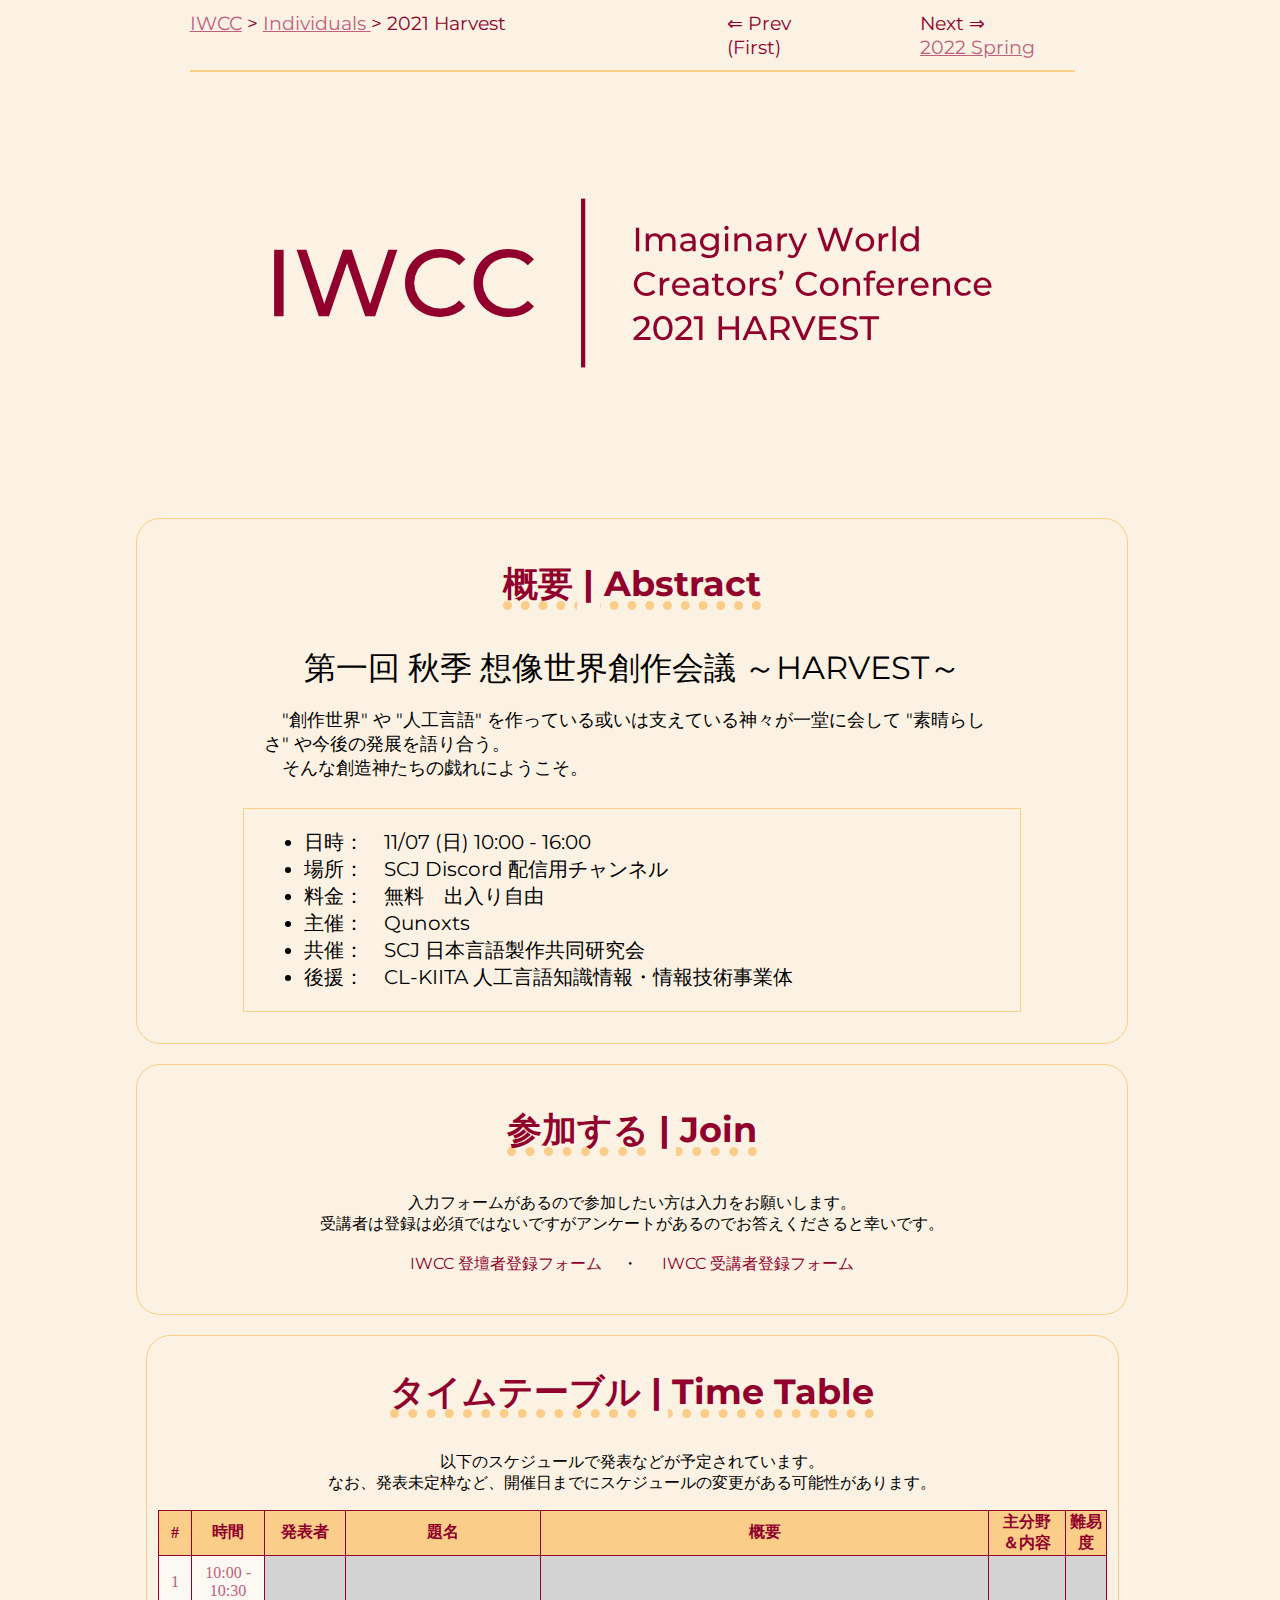
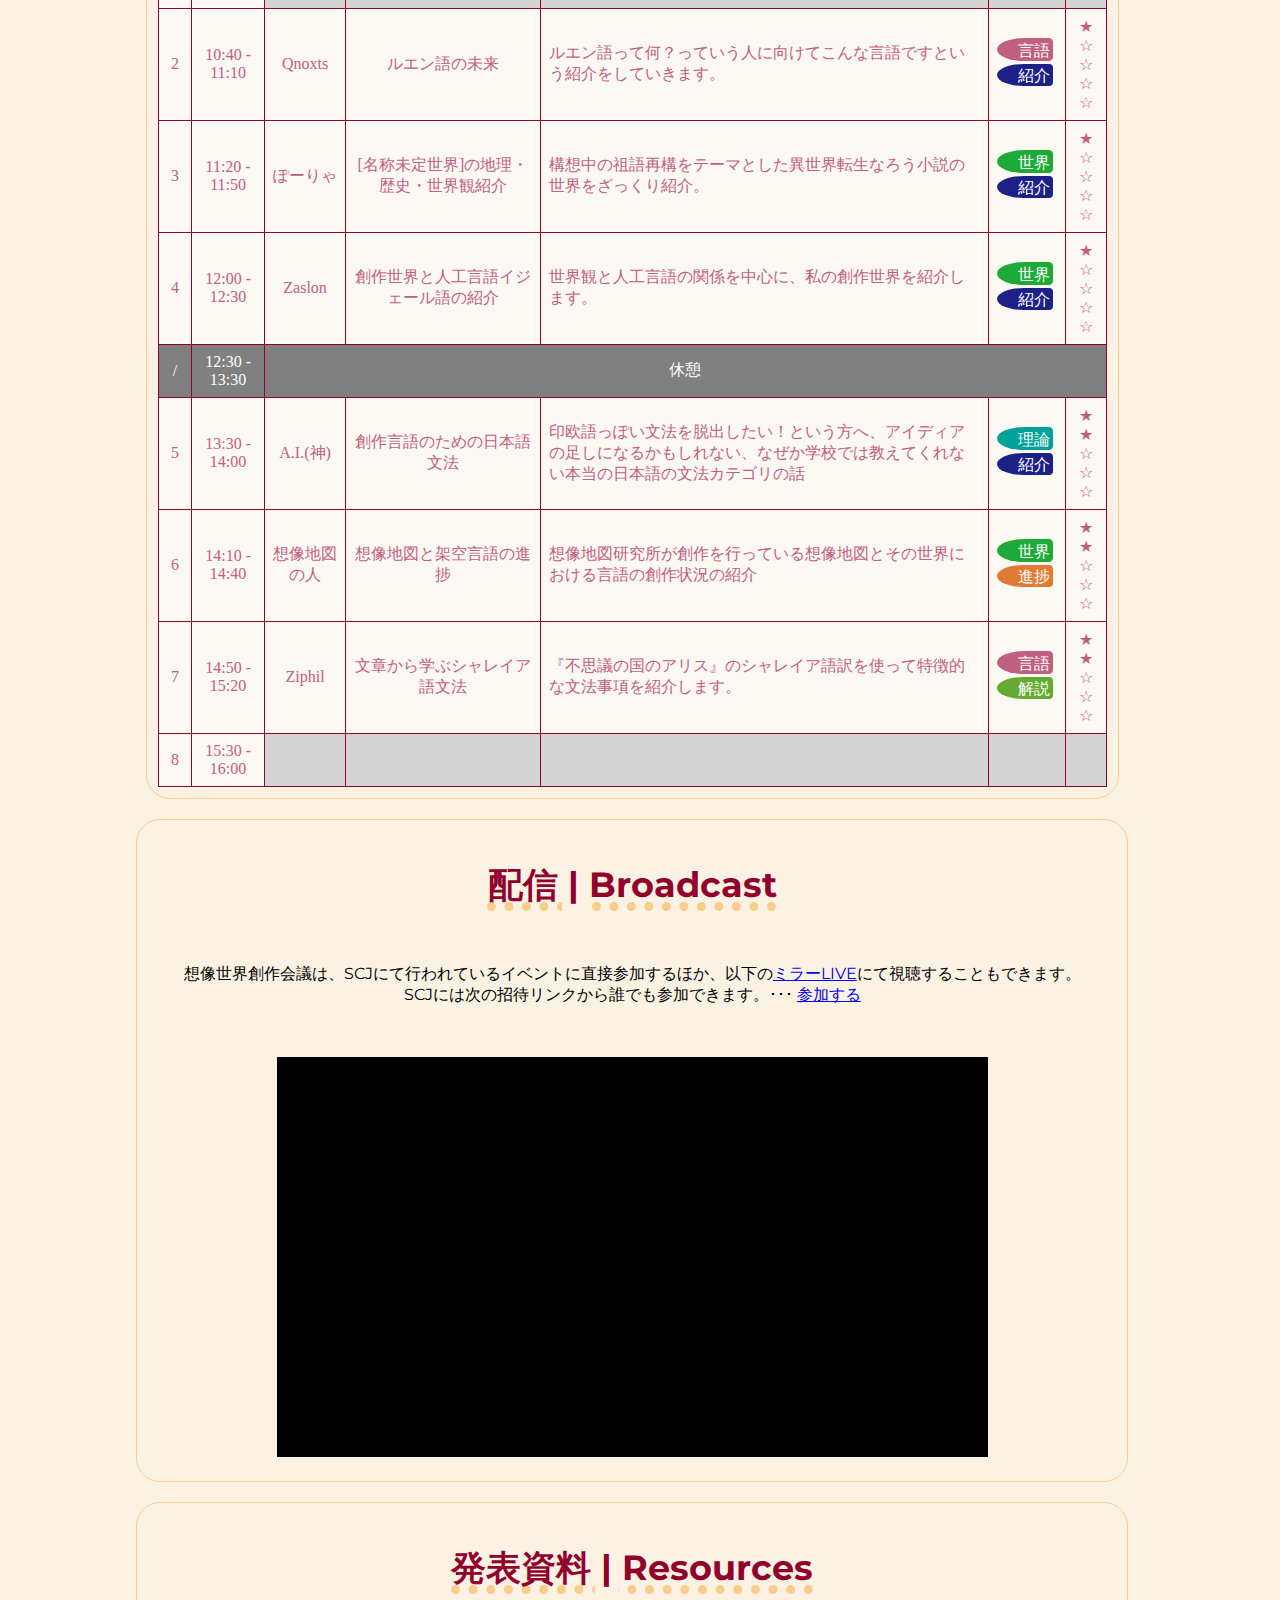
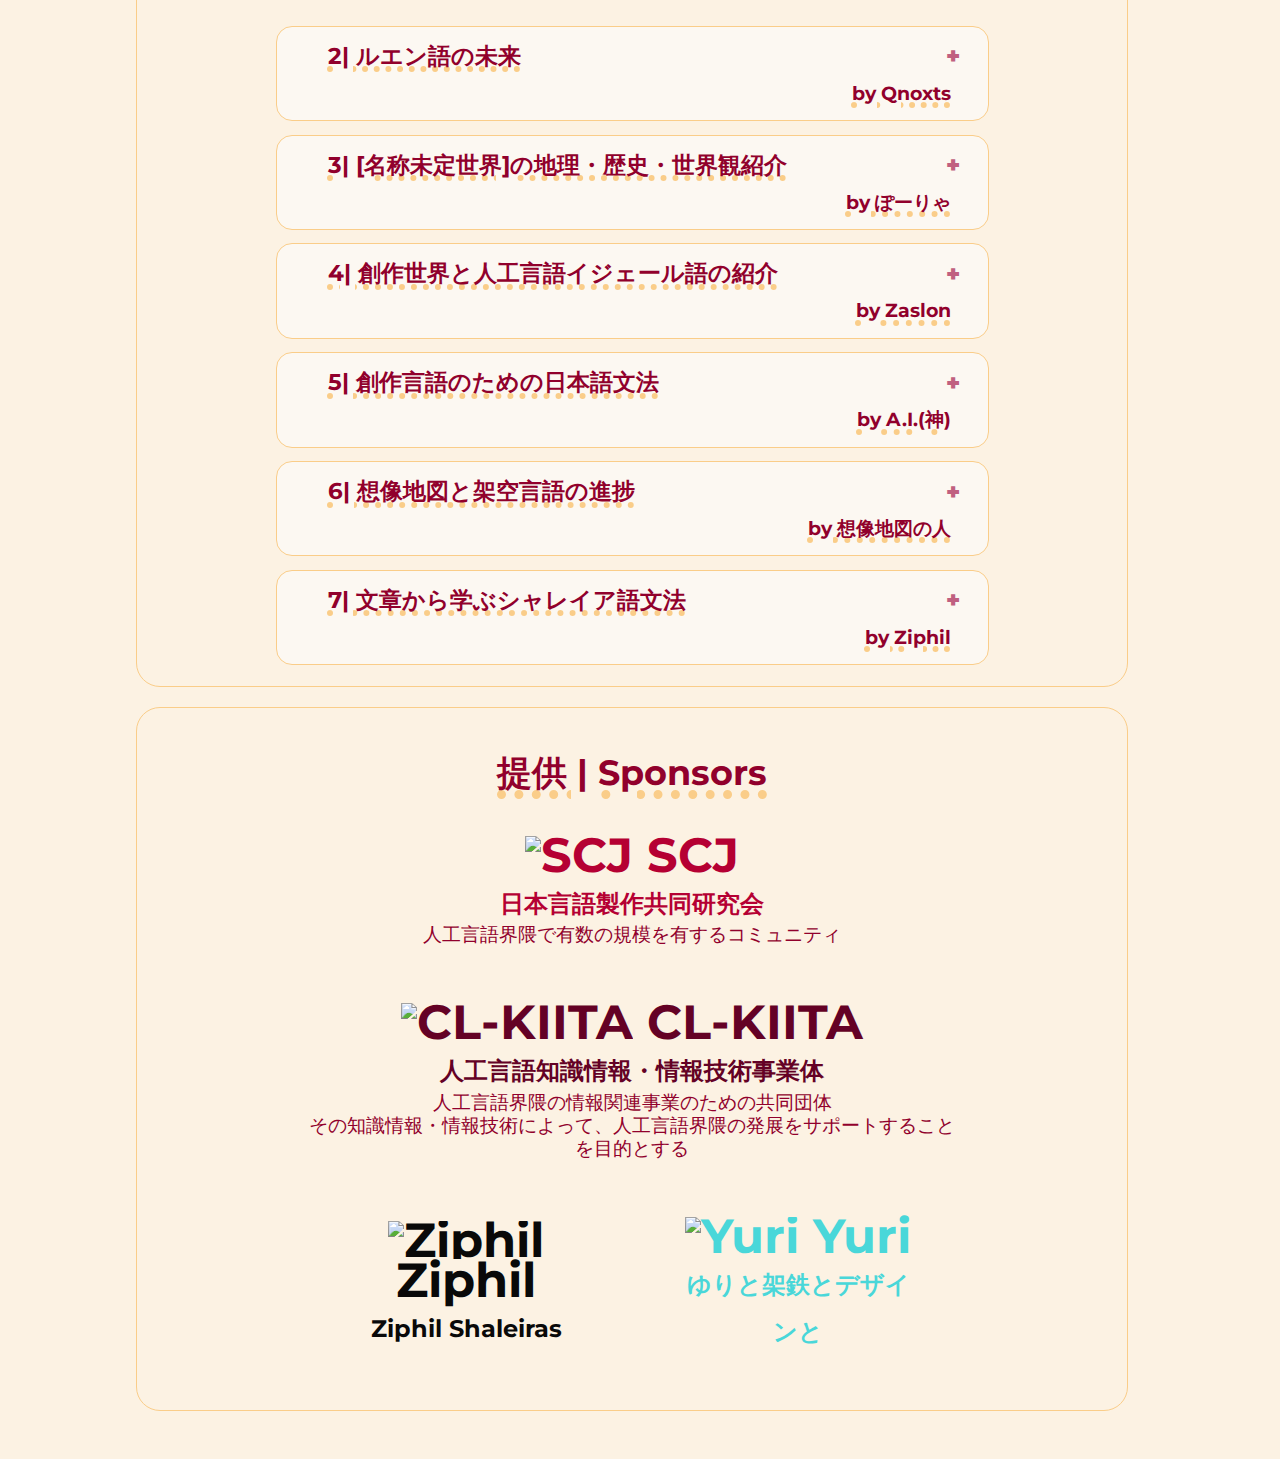
==== commit 999d0ad1: "Merge pull request #2 from CL-KIITA/Xirdim-patch-1" ====
--- a/docs/2021AUT/index.html
+++ b/docs/2021AUT/index.html
@@ -65,7 +65,7 @@
             <li>日時：　11/07 (日) 10:00 - 16:00</li>
             <li>場所：　SCJ Discord 配信用チャンネル</li>
             <li>料金：　無料　出入り自由</li>
-            <li>主催：　Qnoxts</li>
+            <li>主催：　Qunoxts</li>
             <li>共催：　SCJ 日本言語製作共同研究会</li>
             <li>後援：　CL-KIITA 人工言語知識情報・情報技術事業体</li>
           </ul>
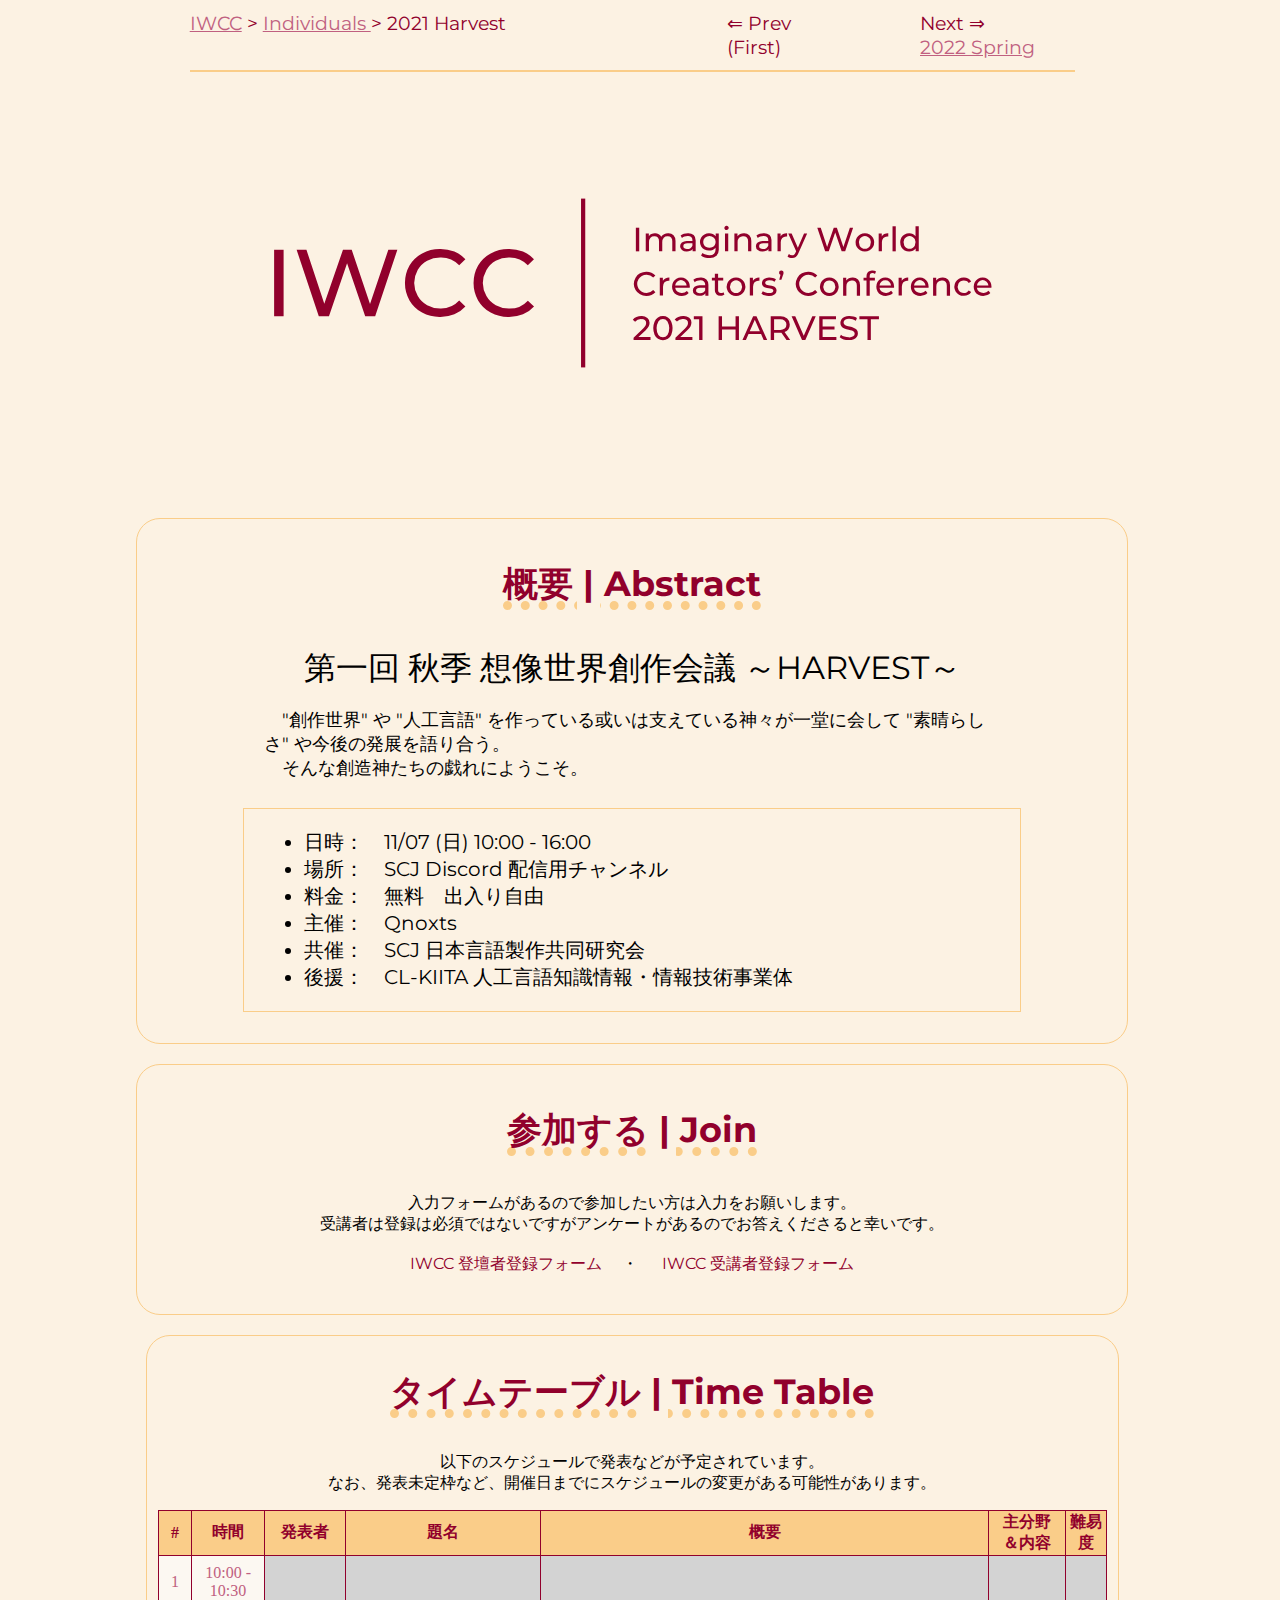
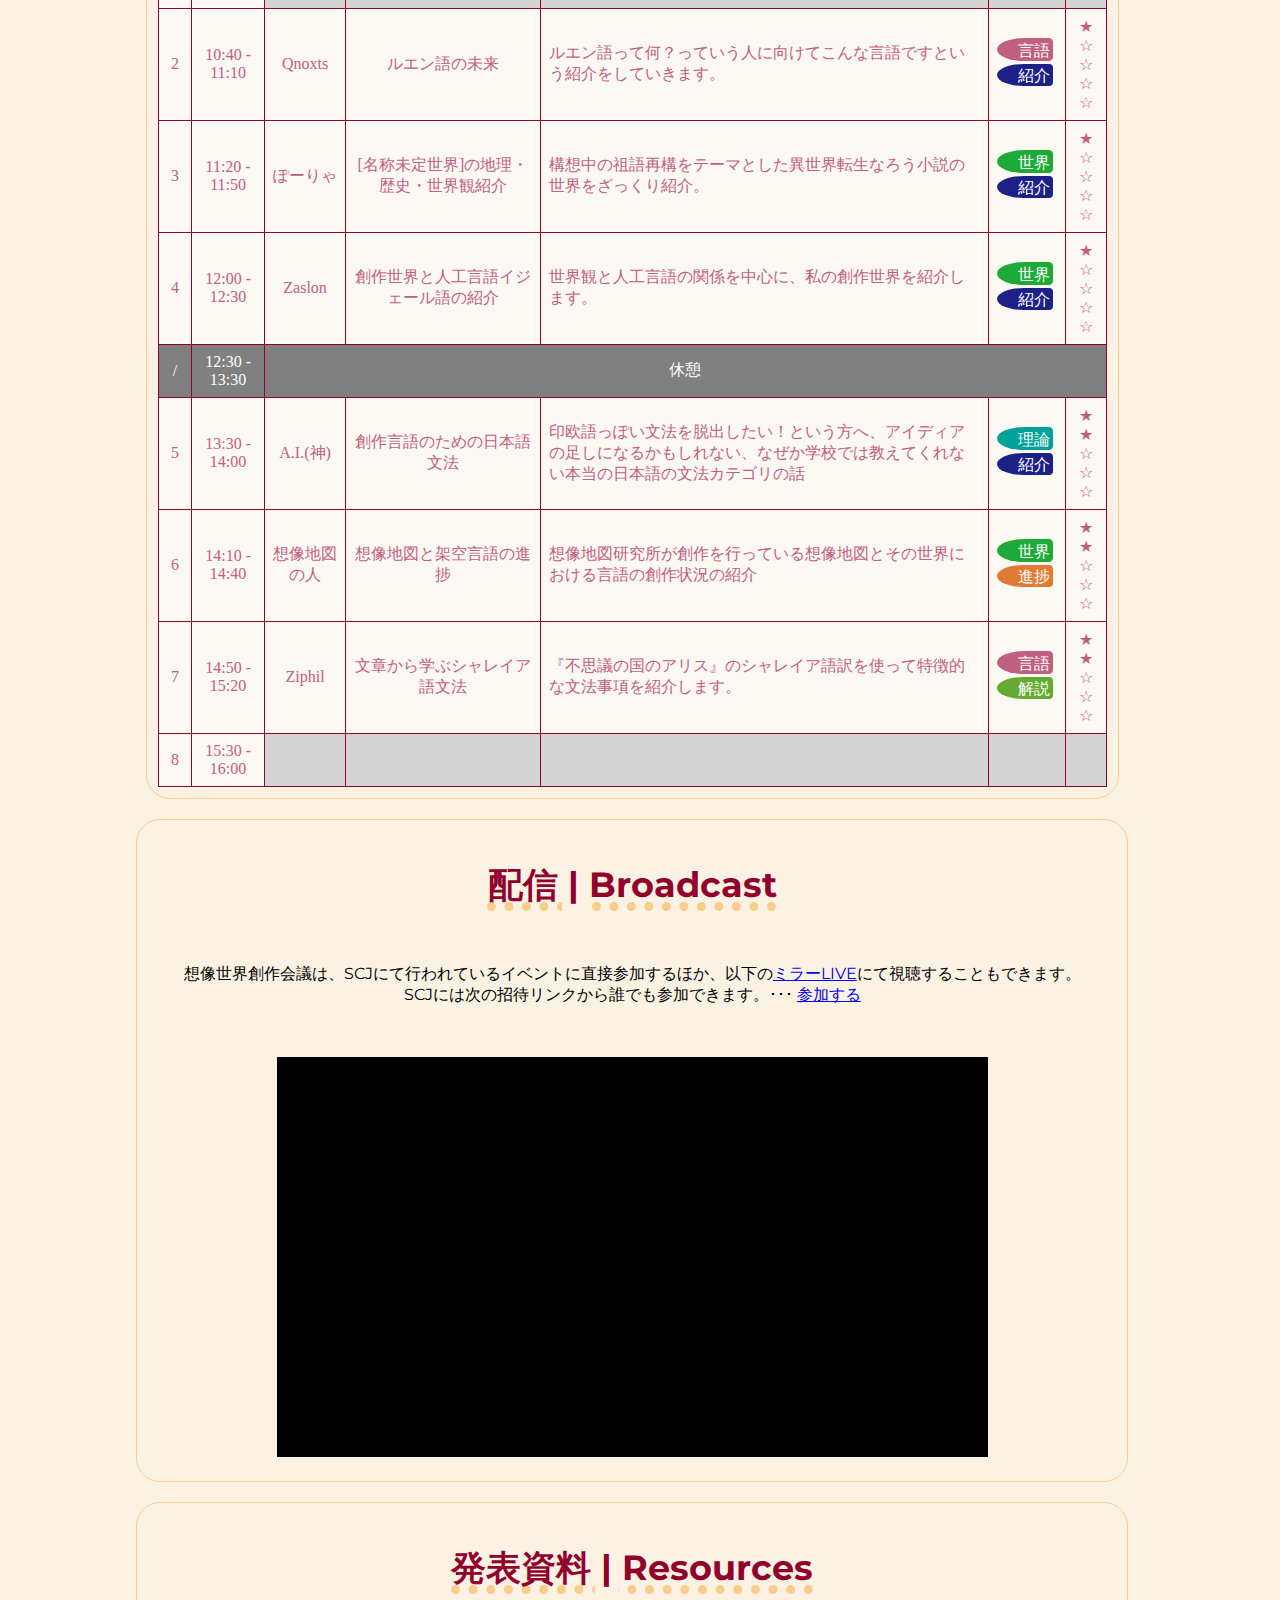
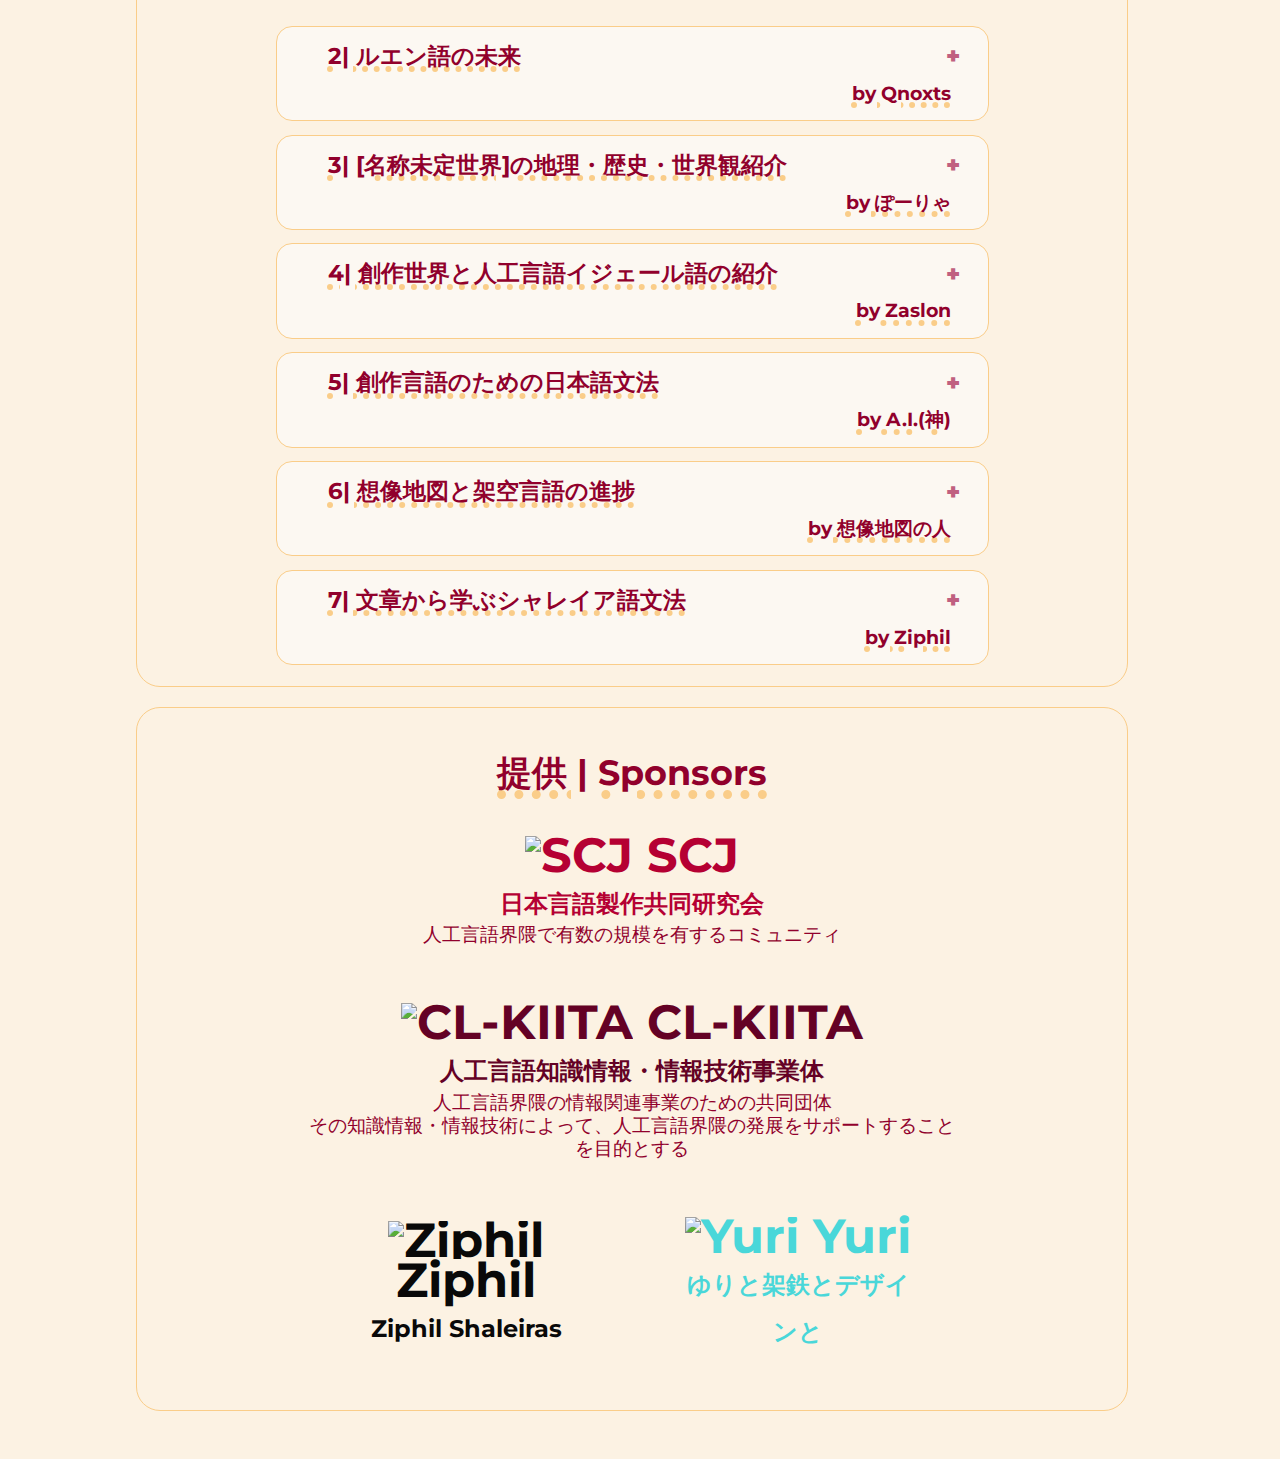
==== commit b94f6f8d: "clone 2022spr to 2022aut as base template" ====
--- a/docs/2021AUT/index.html
+++ b/docs/2021AUT/index.html
@@ -65,7 +65,7 @@
             <li>日時：　11/07 (日) 10:00 - 16:00</li>
             <li>場所：　SCJ Discord 配信用チャンネル</li>
             <li>料金：　無料　出入り自由</li>
-            <li>主催：　Qunoxts</li>
+            <li>主催：　Qnoxts</li>
             <li>共催：　SCJ 日本言語製作共同研究会</li>
             <li>後援：　CL-KIITA 人工言語知識情報・情報技術事業体</li>
           </ul>
@@ -452,7 +452,7 @@
             <span class="name">
               <a href="https://twitter.com/udl_design">
                 <img
-                  src="https://pbs.twimg.com/profile_images/1463813953445052417/SUjNk5_j_400x400.jpg"
+                  src="https://pbs.twimg.com/profile_images/1567141188788191232/8itkryuL_400x400.jpg"
                   alt="Yuri"
                 />
                 Yuri<br />
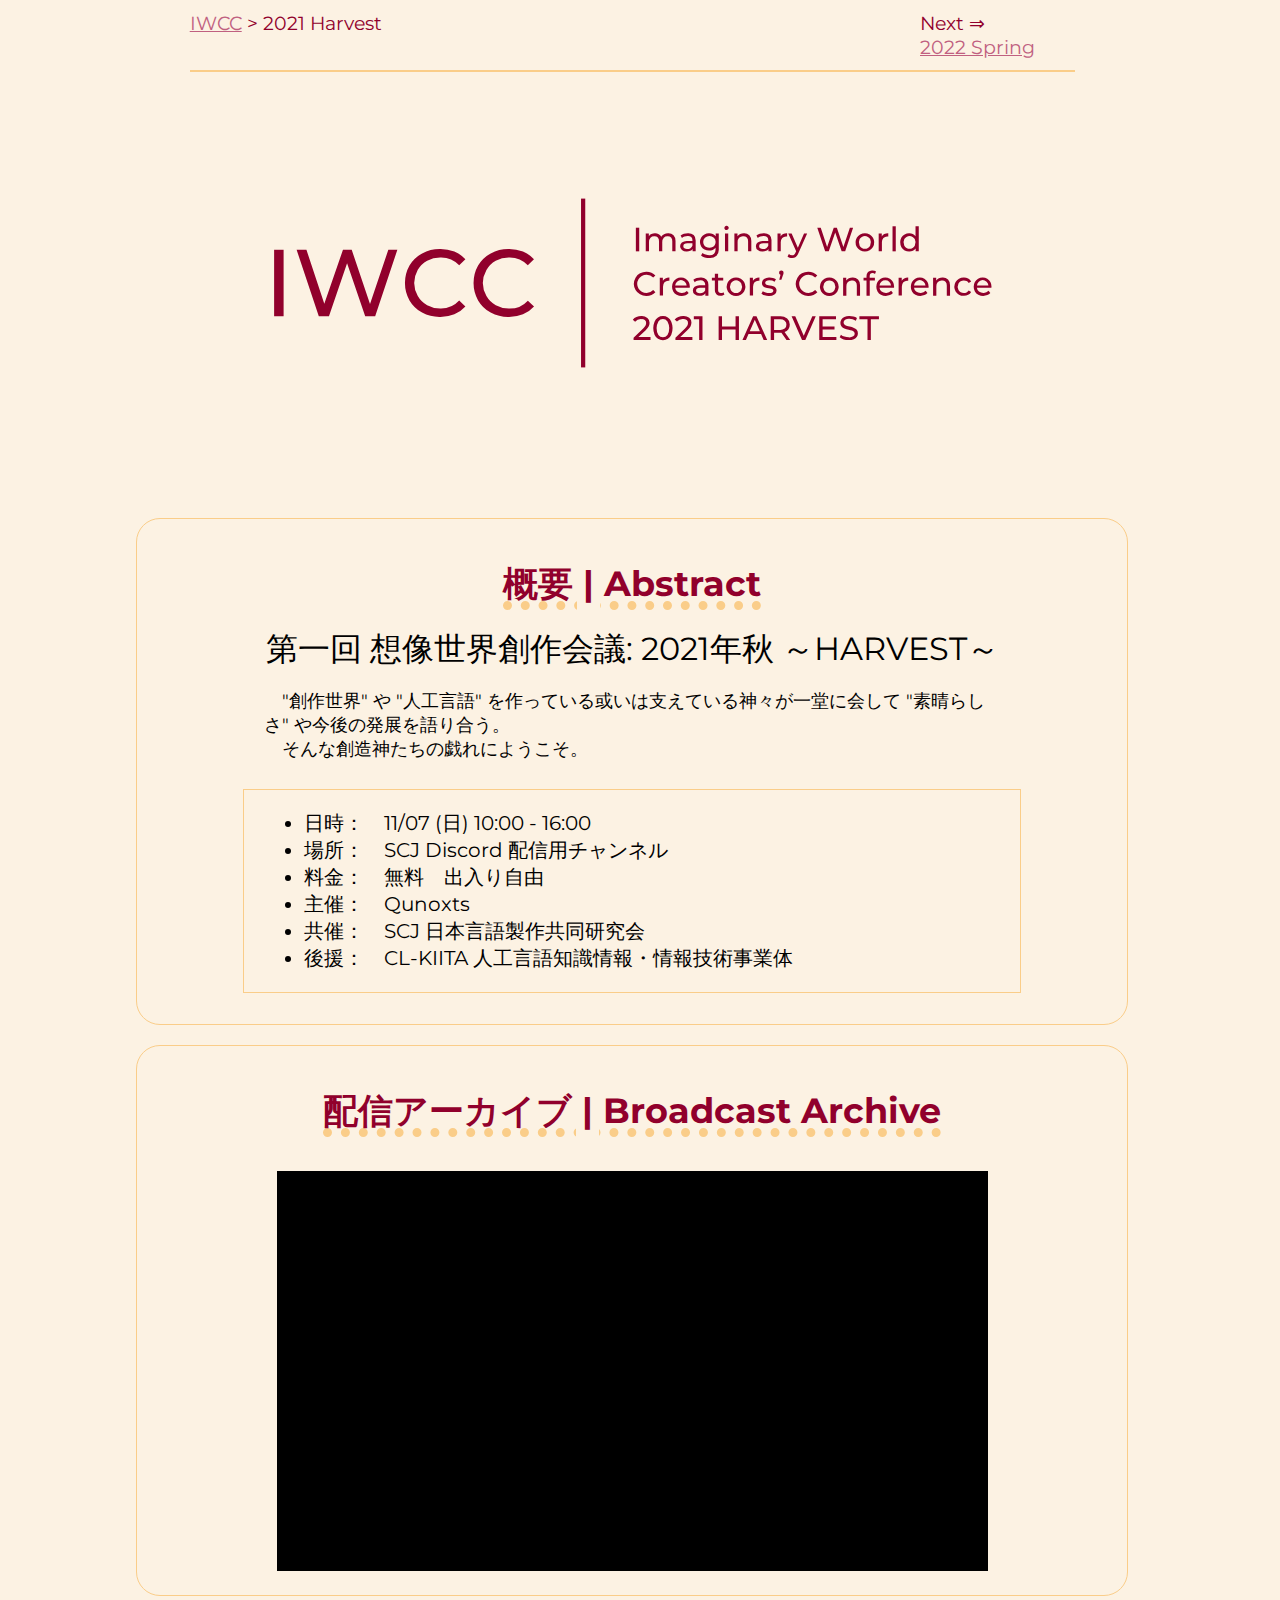
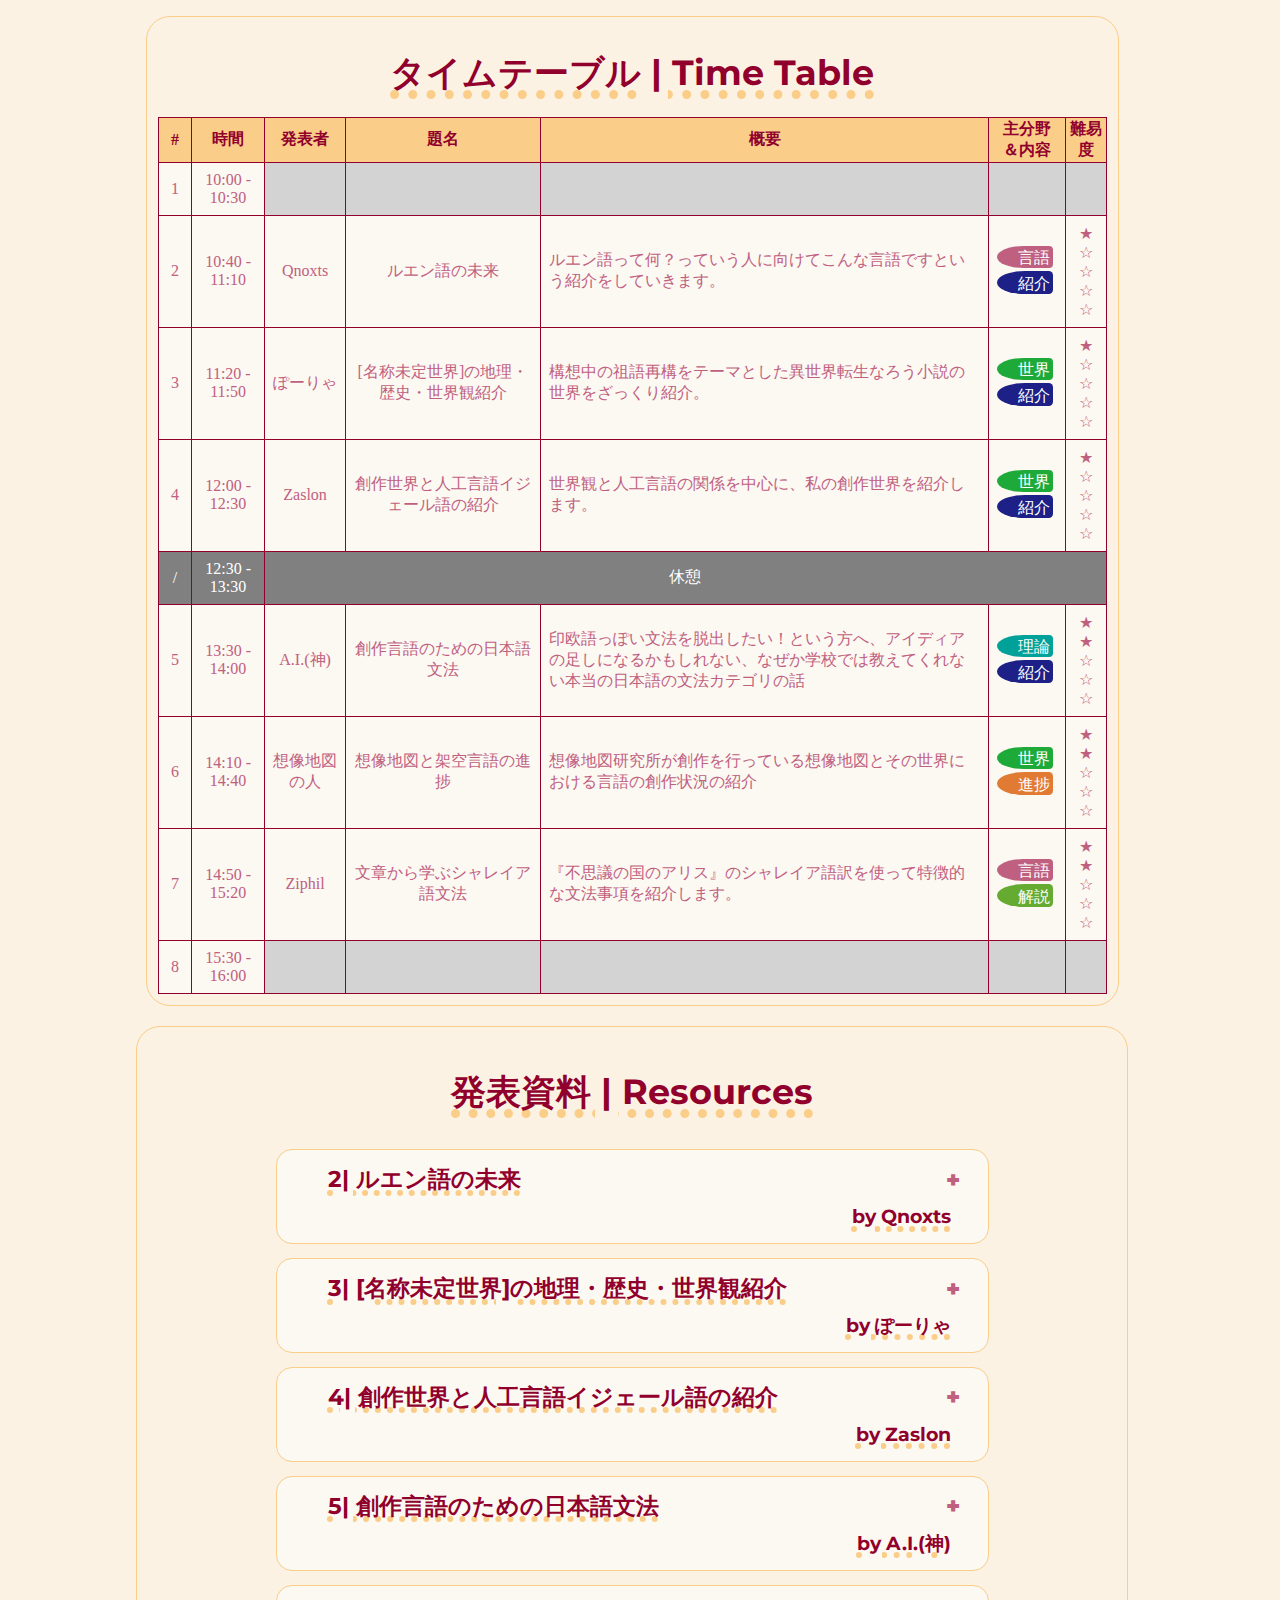
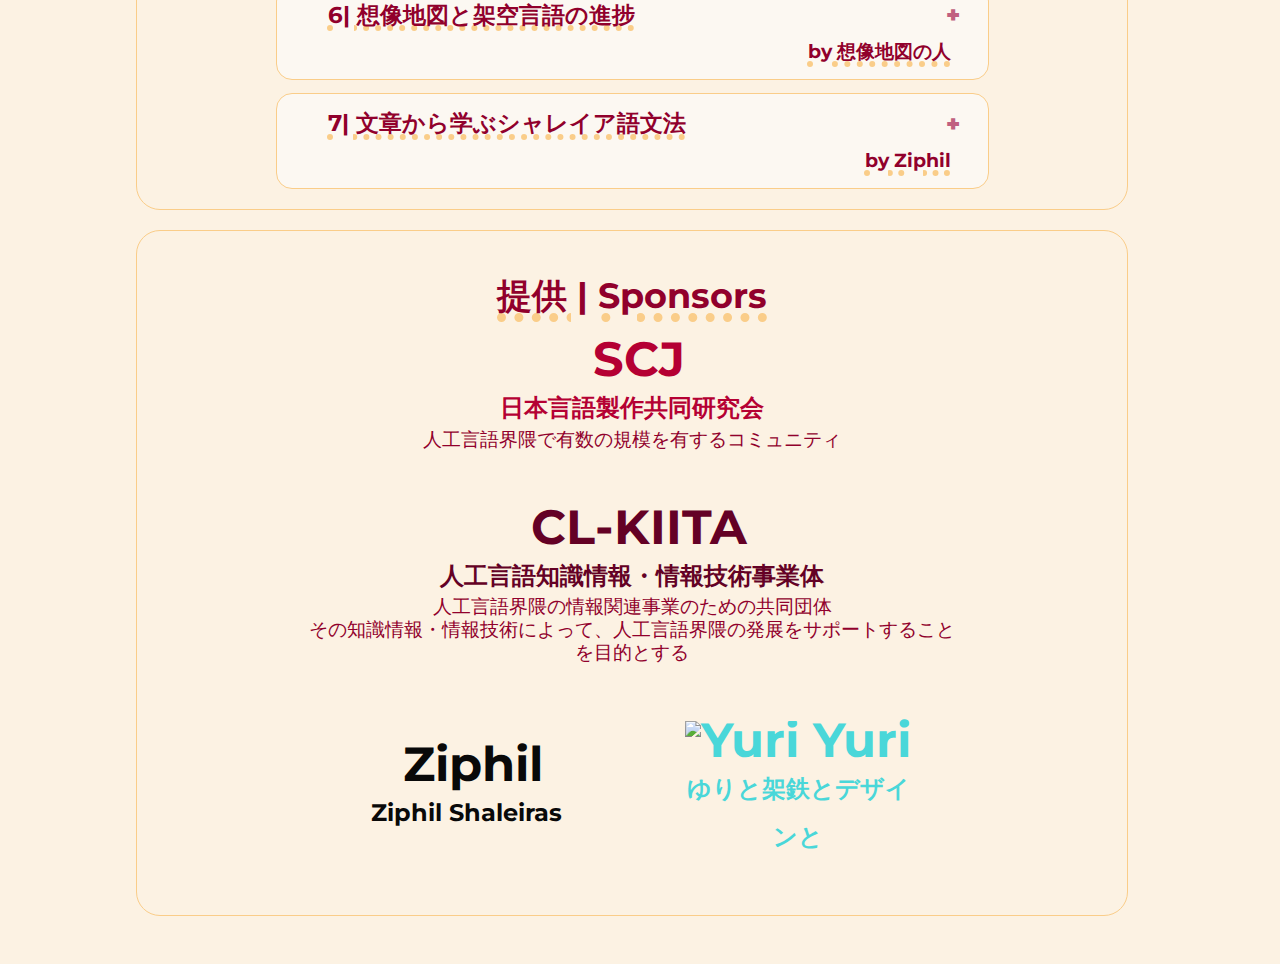
==== commit 3fde505c: "Merge branch '2022aut_pre_hlk' into conla" ====
--- a/docs/2021AUT/index.html
+++ b/docs/2021AUT/index.html
@@ -35,13 +35,13 @@
   <body>
     <div class="contentContainer headNavigate">
       <div class="BreadCrumb">
-        <a href="./../index.html">IWCC</a> &gt;
-        <a href="./../index.html#indiv"> Individuals </a> &gt; 2021 Harvest
+        <a href="/IWCC/">IWCC</a> &gt;
+        2021 Harvest
       </div>
       <div class="Adjacents">
-        <span>⇐ Prev<br />(First)</span>
+        <!-- <span>⇐ Prev<br />(First)</span> -->
         <span
-          >Next ⇒<br /><a href="./../2022SPR/index.html">2022 Spring</a></span
+          >Next ⇒<br /><a href="/IWCC/2022SPR/">2022 Spring</a></span
         >
       </div>
     </div>
@@ -50,9 +50,9 @@
     </div>
     <div class="contentContainer">
       <div class="blank"></div>
-      <div class="content abstract">
-        <span class="heading">概要 | Abstract</span><br /><br />
-        <div class="title">第一回 秋季 想像世界創作会議 ～HARVEST～</div>
+      <div id="abstract" class="content abstract">
+        <div class="heading">概要 | Abstract</div>
+        <div class="title">第一回 想像世界創作会議: 2021年秋 ～HARVEST～</div>
 
         <div class="desc mainArticle">
           　"創作世界" や "人工言語"
@@ -65,14 +65,36 @@
             <li>日時：　11/07 (日) 10:00 - 16:00</li>
             <li>場所：　SCJ Discord 配信用チャンネル</li>
             <li>料金：　無料　出入り自由</li>
-            <li>主催：　Qnoxts</li>
+            <li>主催：　Qunoxts</li>
             <li>共催：　SCJ 日本言語製作共同研究会</li>
             <li>後援：　CL-KIITA 人工言語知識情報・情報技術事業体</li>
           </ul>
         </div>
       </div>
-      <div class="content join">
-        <span class="heading">参加する | Join</span><br /><br />
+      <div id="broadcast" class="content broadcast">
+        <div class="heading">配信アーカイブ | Broadcast Archive</div>
+        <!-- <p>
+          想像世界創作会議は、SCJにて行われているイベントに直接参加するほか、以下の<a
+            href="https://www.youtube.com/watch?v=Hk2SwNqeCeE"
+            >ミラーLIVE</a
+          >にて視聴することもできます。<br />
+          SCJには次の招待リンクから誰でも参加できます。･･･
+          <a href="https://discord.gg/59X2P5EpF2">参加する</a>
+        </p> -->
+        <div class="embedYouTube">
+          <iframe
+            src="https://www.youtube.com/embed/Hk2SwNqeCeE"
+            title="YouTube video player"
+            frameborder="0"
+            allow="accelerometer; autoplay; clipboard-write; encrypted-media; gyroscope; picture-in-picture"
+            allowfullscreen="true"
+            mozallowfullscreen="true"
+            webkitallowfullscreen="true"
+          ></iframe>
+        </div>
+      </div>
+      <!-- <div id="join" class="content join">
+        <div class="heading">参加する | Join</div>
         入力フォームがあるので参加したい方は入力をお願いします。<br />
         受講者は登録は必須ではないですがアンケートがあるのでお答えくださると幸いです。<br /><br />
         <a href="https://forms.gle/srhRozHMfivZSDKn8" class="regisFormLink"
@@ -81,13 +103,13 @@
         <a href="https://forms.gle/Mie3XY39Ku9PAVUJ9" class="regisFormLink"
           >IWCC 受講者登録フォーム</a
         ><br /><br />
-      </div>
-      <div class="content schedule">
-        <span class="heading">タイムテーブル | Time Table</span><br />
-        <p>
+      </div> -->
+      <div id="schedule" class="content schedule">
+        <div class="heading">タイムテーブル | Time Table</div>
+        <!-- <p>
           以下のスケジュールで発表などが予定されています。<br />
           なお、発表未定枠など、開催日までにスケジュールの変更がある可能性があります。<br />
-        </p>
+        </p> -->
         <div class="timetable">
           <table class="timetable" border="1">
             <thead>
@@ -242,31 +264,8 @@
           </table>
         </div>
       </div>
-      <div class="content broadcast">
-        <span class="heading">配信 | Broadcast</span><br /><br />
-        <p>
-          想像世界創作会議は、SCJにて行われているイベントに直接参加するほか、以下の<a
-            href="https://www.youtube.com/watch?v=Hk2SwNqeCeE"
-            >ミラーLIVE</a
-          >にて視聴することもできます。<br />
-          SCJには次の招待リンクから誰でも参加できます。･･･
-          <a href="https://discord.gg/59X2P5EpF2">参加する</a>
-        </p>
-        <br />
-        <div class="embedYouTube">
-          <iframe
-            src="https://www.youtube.com/embed/Hk2SwNqeCeE"
-            title="YouTube video player"
-            frameborder="0"
-            allow="accelerometer; autoplay; clipboard-write; encrypted-media; gyroscope; picture-in-picture"
-            allowfullscreen="true"
-            mozallowfullscreen="true"
-            webkitallowfullscreen="true"
-          ></iframe>
-        </div>
-      </div>
-      <div class="content resources">
-        <span class="heading">発表資料 | Resources</span><br />
+      <div id="resources" class="content resources">
+        <div class="heading">発表資料 | Resources</div>
         <div class="present">
           <details>
             <summary>
@@ -342,7 +341,7 @@
             </summary>
             <div class="item gsl">
               <iframe
-                src="./../assets/slides/2021AUT/AI神_創作言語のための日本語文法/index.html"
+                src="./../assets/slides/2021AUT/AI神_創作言語のための日本語文法/"
                 frameborder="0"
                 allowfullscreen="true"
                 mozallowfullscreen="true"
@@ -402,14 +401,14 @@
           </details>
         </div>
       </div>
-      <div class="content sponsors">
-        <span class="heading">提供 | Sponsors</span><br /><br />
+      <div id="sponsors" class="content sponsors">
+        <div class="heading">提供 | Sponsors</div>
         <div class="sponsor SCJ">
           <span class="name">
             <a href="https://discord.gg/59X2P5EpF2">
               <img
                 src="https://static.miraheze.org/migdalwiki/7/7a/SCJ_Logo.png"
-                alt="SCJ"
+                alt=""
               />
               SCJ<br />
               <span class="sub">日本言語製作共同研究会 </span>
@@ -423,7 +422,7 @@
             <a href="https://github.com/CL-KIITA">
               <img
                 src="https://avatars.githubusercontent.com/u/89307710?s=200&v=4"
-                alt="CL-KIITA"
+                alt=""
               />
               CL-KIITA<br />
               <span class="sub"> 人工言語知識情報・情報技術事業体 </span>
@@ -441,7 +440,7 @@
               <a href="https://ziphil.com">
                 <img
                   src="https://yt3.ggpht.com/ytc/AKedOLQAdgOL89wHu9LTKKFaY_DdkmYdUv8QWXjfAdDX=s176-c-k-c0x00ffffff-no-rj"
-                  alt="Ziphil"
+                  alt=""
                 />
                 Ziphil<br />
                 <span class="sub"> Ziphil Shaleiras </span>
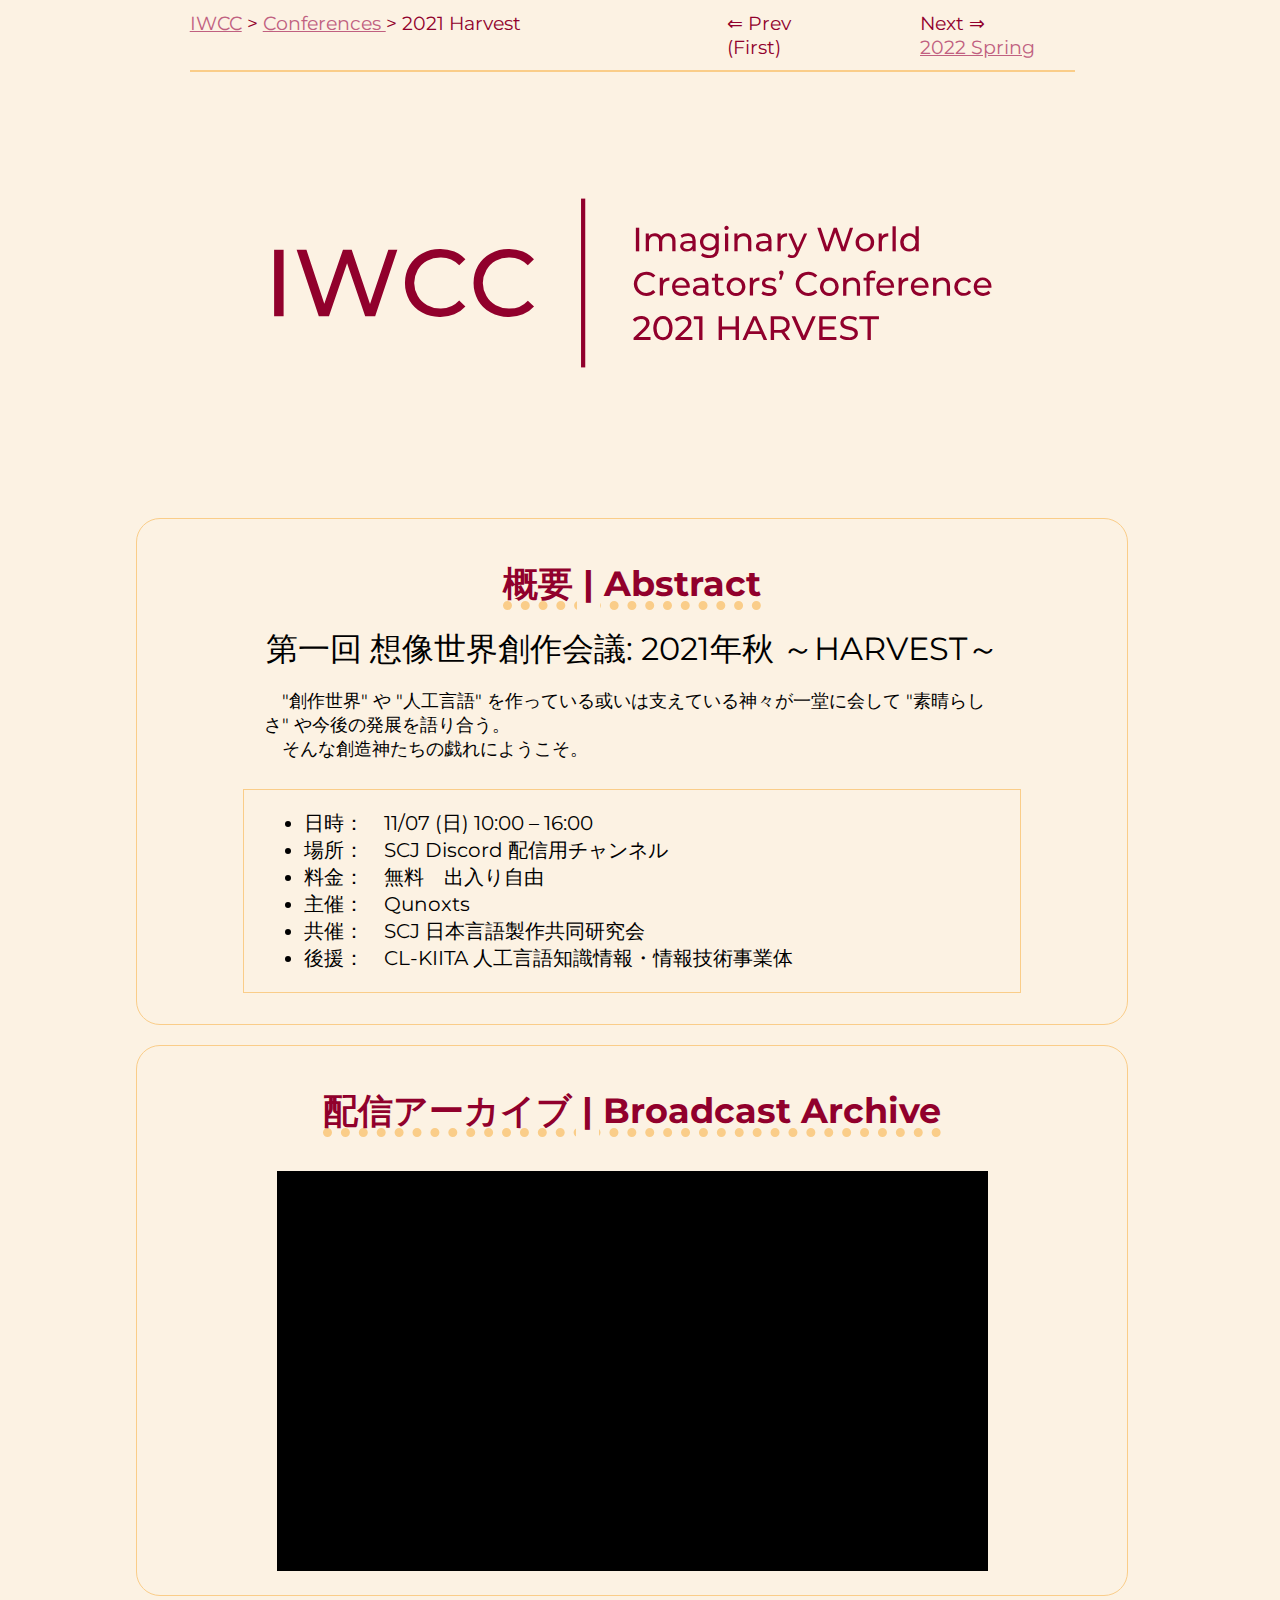
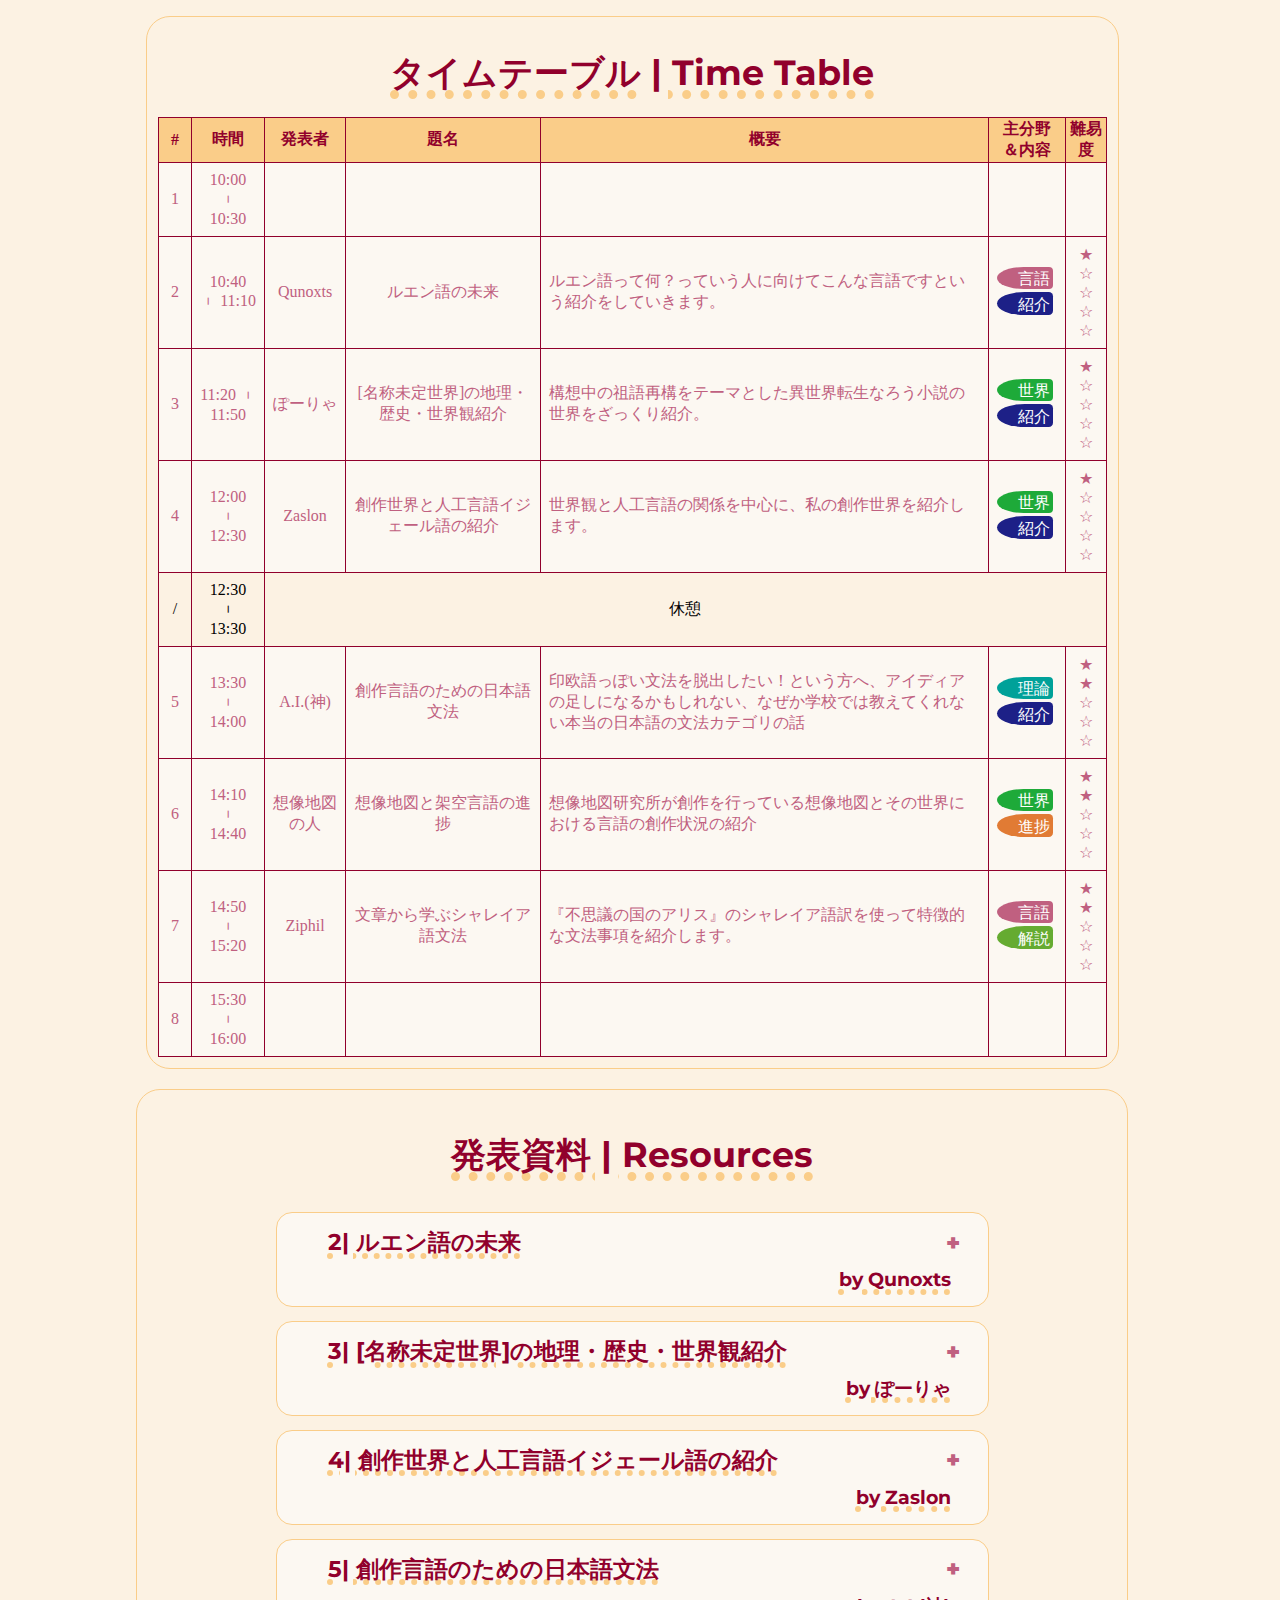
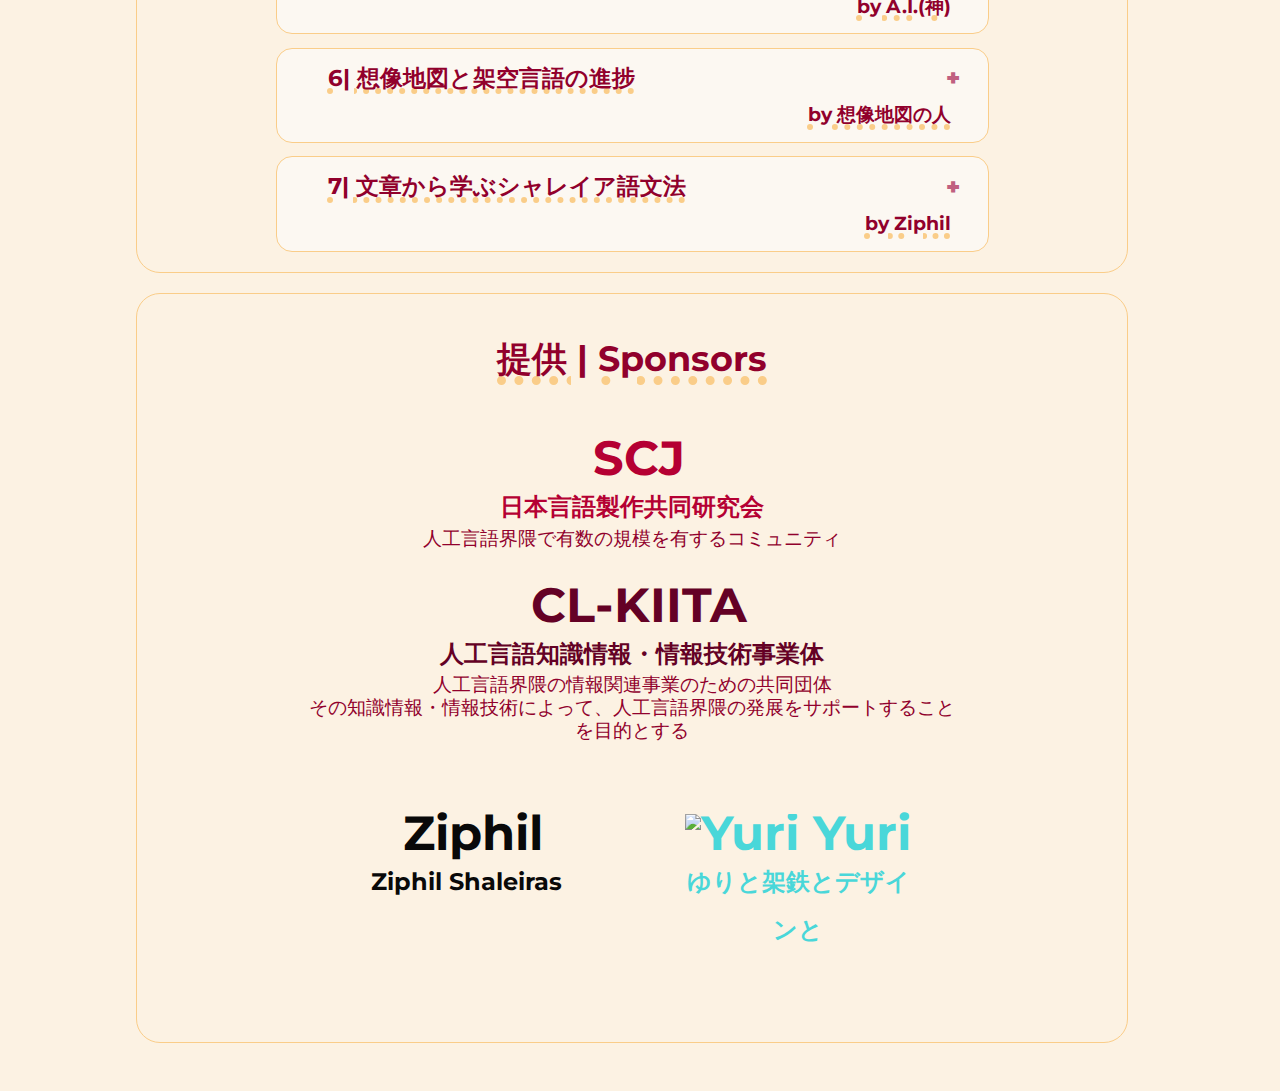
==== commit b7c5d43c: "fix: 基幹を示す記号のうちTT中となるものを縦向きに, 字下げ問題の解決, テキストの左ラインがページ全体を通して揃うよう修正" ====
--- a/docs/2021AUT/index.html
+++ b/docs/2021AUT/index.html
@@ -35,13 +35,21 @@
   <body>
     <div class="contentContainer headNavigate">
       <div class="BreadCrumb">
-        <a href="/IWCC/">IWCC</a> &gt;
-        2021 Harvest
+        <span class="WrapperDisabledA" class="ComingSoon"
+          ><a href="./../index.html">IWCC</a></span
+        >
+        &gt;
+        <span class="WrapperDisabledA"
+          ><a href="./../index.html#confer" class="ComingSoon">
+            Conferences
+          </a></span
+        >
+        &gt; 2021 Harvest
       </div>
       <div class="Adjacents">
-        <!-- <span>⇐ Prev<br />(First)</span> -->
+        <span>⇐ Prev<br />(First)</span>
         <span
-          >Next ⇒<br /><a href="/IWCC/2022SPR/">2022 Spring</a></span
+          >Next ⇒<br /><a href="./../2022SPR/index.html">2022 Spring</a></span
         >
       </div>
     </div>
@@ -62,7 +70,7 @@
         </div>
         <div class="scheduleAbst">
           <ul>
-            <li>日時：　11/07 (日) 10:00 - 16:00</li>
+            <li>日時：　11/07 (日) 10:00 – 16:00</li>
             <li>場所：　SCJ Discord 配信用チャンネル</li>
             <li>料金：　無料　出入り自由</li>
             <li>主催：　Qunoxts</li>
@@ -126,7 +134,7 @@
             <tbody>
               <tr class="yet">
                 <td>1</td>
-                <td>10:00 - 10:30</td>
+                <td>10:00 ︲ 10:30</td>
                 <td></td>
                 <td></td>
                 <td></td>
@@ -135,8 +143,8 @@
               </tr>
               <tr>
                 <td>2</td>
-                <td>10:40 - 11:10</td>
-                <td>Qnoxts</td>
+                <td>10:40 ︲ 11:10</td>
+                <td>Qunoxts</td>
                 <td>ルエン語の未来</td>
                 <td>
                   ルエン語って何？っていう人に向けてこんな言語ですという紹介をしていきます。
@@ -152,7 +160,7 @@
               </tr>
               <tr>
                 <td>3</td>
-                <td>11:20 - 11:50</td>
+                <td>11:20 ︲ 11:50</td>
                 <td>ぽーりゃ</td>
                 <td>[名称未定世界]の地理・歴史・世界観紹介</td>
                 <td>
@@ -169,7 +177,7 @@
               </tr>
               <tr>
                 <td>4</td>
-                <td>12:00 - 12:30</td>
+                <td>12:00 ︲ 12:30</td>
                 <td>Zaslon</td>
                 <td>創作世界と人工言語イジェール語の紹介</td>
                 <td>
@@ -186,12 +194,12 @@
               </tr>
               <tr class="rest">
                 <td>/</td>
-                <td>12:30 - 13:30</td>
+                <td>12:30 ︲ 13:30</td>
                 <td colspan="5">休憩</td>
               </tr>
               <!--<tr>
               <td>5</td>
-              <td>13:50 - 14:20</td>
+              <td>13:50 ︲ 14:20</td>
               <td rowspan=2>佐藤陽花, Ziphil<br />
                         et. al.<br /><div class="orgn"> &lt; CL-KIITA &gt;<br /></div>
                       </td>
@@ -202,7 +210,7 @@
             </tr>-->
               <tr>
                 <td>5</td>
-                <td>13:30 - 14:00</td>
+                <td>13:30 ︲ 14:00</td>
                 <td>A.I.(神)</td>
                 <td>創作言語のための日本語文法</td>
                 <td>
@@ -219,7 +227,7 @@
               </tr>
               <tr>
                 <td>6</td>
-                <td>14:10 - 14:40</td>
+                <td>14:10 ︲ 14:40</td>
                 <td>想像地図の人</td>
                 <td>想像地図と架空言語の進捗</td>
                 <td>
@@ -236,7 +244,7 @@
               </tr>
               <tr>
                 <td>7</td>
-                <td>14:50 - 15:20</td>
+                <td>14:50 ︲ 15:20</td>
                 <td>Ziphil</td>
                 <td>文章から学ぶシャレイア語文法</td>
                 <td>
@@ -253,7 +261,7 @@
               </tr>
               <tr class="yet">
                 <td>8</td>
-                <td>15:30 - 16:00</td>
+                <td>15:30 ︲ 16:00</td>
                 <td></td>
                 <td></td>
                 <td></td>
@@ -270,7 +278,7 @@
           <details>
             <summary>
               2| ルエン語の未来 <br />
-              <div>by Qnoxts</div>
+              <div>by Qunoxts</div>
             </summary>
             <div class="item psl">
               <p class="desc">
@@ -416,7 +424,6 @@
           ><br />
           <div class="desc">人工言語界隈で有数の規模を有するコミュニティ</div>
         </div>
-        <br /><br /><br />
         <div class="sponsor KIITA">
           <span class="name">
             <a href="https://github.com/CL-KIITA">
@@ -433,7 +440,6 @@
             その知識情報・情報技術によって、人工言語界隈の発展をサポートすることを目的とする
           </div>
         </div>
-        <br /><br /><br />
         <div class="sponsor flowBlock">
           <div class="sponsor Ziphil flowItem">
             <span class="name">
@@ -460,7 +466,6 @@
             ><br />
           </div>
         </div>
-        <br /><br />
       </div>
       <div class="blank ht"></div>
     </div>
